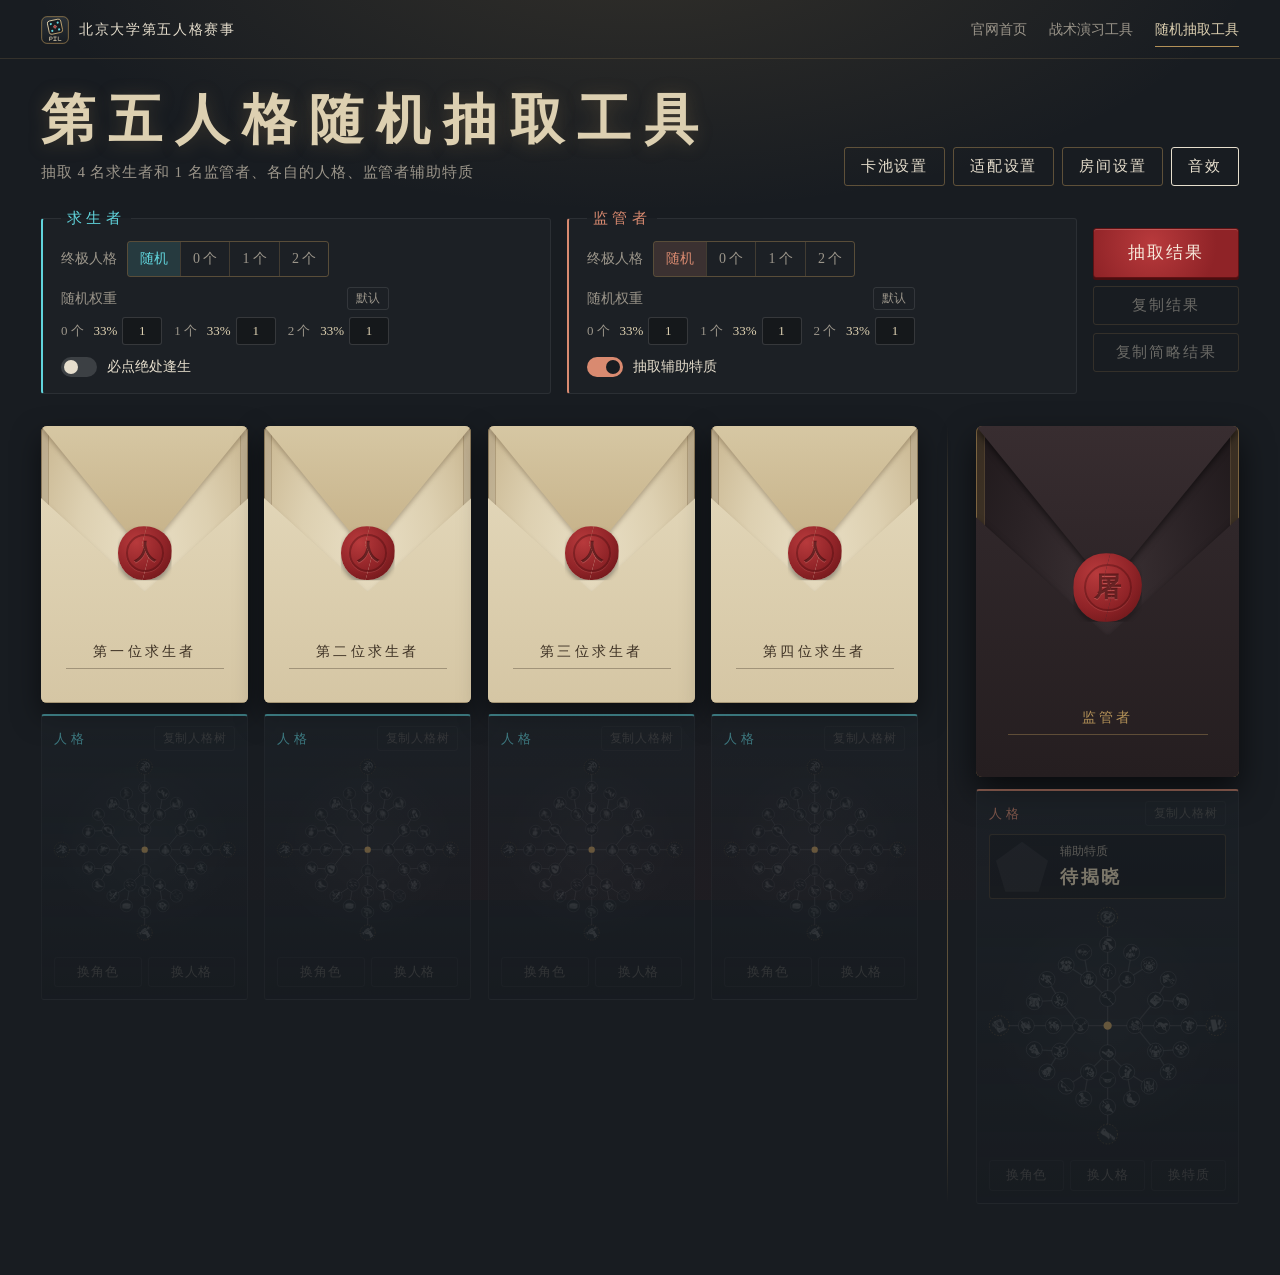
==== index.html @ 42324561 "feat: mask room passwords and simplify the reset controls" ====
<!doctype html>
<html lang="zh-CN">
<head>
  <meta charset="utf-8">
  <meta name="viewport" content="width=device-width, initial-scale=1">
  <title>第五人格随机抽取工具｜北京大学第五人格赛事</title>
  <meta name="description" content="第五人格 4v1 对局随机抽取：4 名求生者与 1 名监管者，附带随机人格与辅助特质。">
  <link rel="icon" href="favicon.svg" type="image/svg+xml" sizes="any">
  <link rel="stylesheet" href="css/style.css">
  <link rel="stylesheet" href="css/site-nav.css">
  <link rel="stylesheet" href="css/tree-detail.css">
  <link rel="stylesheet" href="css/fit-settings.css">
  <link rel="stylesheet" href="css/live.css">
  <script defer src="js/telemetry.js"></script>
</head>
<body>
  <nav class="site-nav" aria-label="PIL 站点导航">
    <a class="site-nav-brand" href="https://pkuidv.com/">
      <img src="favicon.svg" alt="" width="28" height="28">
      <span class="site-nav-full">北京大学第五人格赛事</span>
      <span class="site-nav-short">PIL</span>
    </a>
    <div class="site-nav-links">
      <a href="https://pkuidv.com/">官网首页</a>
      <a href="https://pkuidv.com/tactical-friend">战术演习工具</a>
      <a href="https://pkuidv.com/lottery/" aria-current="page">随机抽取工具</a>
    </div>
  </nav>

  <header class="masthead">
    <div class="masthead-title">
      <h1>第五人格随机抽取工具</h1>
      <p>抽取 4 名求生者和 1 名监管者、各自的人格、监管者辅助特质</p>
    </div>
    <div class="masthead-tools">
      <button type="button" class="btn btn-quiet" id="btn-pool">卡池设置</button>
      <button type="button" class="btn btn-quiet" id="btn-fit" disabled>适配设置</button>
      <button type="button" class="btn btn-quiet" id="btn-live" aria-pressed="false">房间设置</button>
      <button type="button" class="btn btn-quiet" id="btn-sound" aria-pressed="true">音效</button>
    </div>
  </header>

  <section class="controls" aria-label="抽取设置">
    <fieldset class="rule rule-survivor">
      <legend>求生者</legend>
      <div class="rule-row">
        <span class="rule-label" id="lbl-s-ult">终极人格</span>
        <div class="segmented" role="radiogroup" aria-labelledby="lbl-s-ult" data-setting="survivor">
          <button type="button" role="radio" data-value="random">随机</button>
          <button type="button" role="radio" data-value="0">0 个</button>
          <button type="button" role="radio" data-value="1">1 个</button>
          <button type="button" role="radio" data-value="2">2 个</button>
        </div>
      </div>
      <div class="ult-weights" data-side="survivor">
        <span class="rule-label">随机权重</span>
        <label><span>0 个</span><b class="ult-pct"></b><input type="number" min="0" step="any" inputmode="decimal" aria-label="0 个终极人格的权重"></label>
        <label><span>1 个</span><b class="ult-pct"></b><input type="number" min="0" step="any" inputmode="decimal" aria-label="1 个终极人格的权重"></label>
        <label><span>2 个</span><b class="ult-pct"></b><input type="number" min="0" step="any" inputmode="decimal" aria-label="2 个终极人格的权重"></label>
        <button type="button" class="btn btn-mini ult-reset" aria-label="恢复默认权重">默认</button>
      </div>
      <label class="switch">
        <input type="checkbox" id="opt-despair">
        <span class="switch-track" aria-hidden="true"></span>
        <span>必点绝处逢生</span>
      </label>
    </fieldset>

    <fieldset class="rule rule-hunter">
      <legend>监管者</legend>
      <div class="rule-row">
        <span class="rule-label" id="lbl-h-ult">终极人格</span>
        <div class="segmented" role="radiogroup" aria-labelledby="lbl-h-ult" data-setting="hunter">
          <button type="button" role="radio" data-value="random">随机</button>
          <button type="button" role="radio" data-value="0">0 个</button>
          <button type="button" role="radio" data-value="1">1 个</button>
          <button type="button" role="radio" data-value="2">2 个</button>
        </div>
      </div>
      <div class="ult-weights" data-side="hunter">
        <span class="rule-label">随机权重</span>
        <label><span>0 个</span><b class="ult-pct"></b><input type="number" min="0" step="any" inputmode="decimal" aria-label="0 个终极人格的权重"></label>
        <label><span>1 个</span><b class="ult-pct"></b><input type="number" min="0" step="any" inputmode="decimal" aria-label="1 个终极人格的权重"></label>
        <label><span>2 个</span><b class="ult-pct"></b><input type="number" min="0" step="any" inputmode="decimal" aria-label="2 个终极人格的权重"></label>
        <button type="button" class="btn btn-mini ult-reset" aria-label="恢复默认权重">默认</button>
      </div>
      <label class="switch">
        <input type="checkbox" id="opt-trait">
        <span class="switch-track" aria-hidden="true"></span>
        <span>抽取辅助特质</span>
      </label>
    </fieldset>

    <div class="actions">
      <button type="button" class="btn btn-wax" id="btn-draw" disabled>抽取结果</button>
      <button type="button" class="btn btn-quiet" id="btn-copy" disabled>复制结果</button>
      <button type="button" class="btn btn-quiet" id="btn-copy-brief" disabled>复制简略结果</button>
    </div>
  </section>

  <p class="notice" id="live-sync-warning" role="status" hidden></p>

  <main class="table" id="table">
    <p class="notice" id="notice">正在整理庄园的信件…</p>
  </main>

  <div class="flash" id="flash" aria-hidden="true"></div>
  <div class="toast" id="toast" role="status" aria-live="polite"></div>

  <dialog class="sheet" id="dlg-pool" aria-labelledby="pool-title">
    <form method="dialog" class="sheet-inner">
      <header class="sheet-head">
        <h2 id="pool-title">卡池设置</h2>
        <p>点一下把角色或辅助特质移出或放回卡池，设置会保存在这个浏览器里。</p>
      </header>
      <div class="pool-tabs" role="tablist">
        <button type="button" role="tab" data-tab="survivor" aria-selected="true">求生者</button>
        <button type="button" role="tab" data-tab="hunter" aria-selected="false">监管者</button>
        <button type="button" role="tab" data-tab="trait" aria-selected="false">辅助特质</button>
      </div>
      <div class="pool-grid" id="pool-grid"></div>
      <footer class="sheet-foot">
        <span class="pool-count" id="pool-count"></span>
        <button type="button" class="btn btn-quiet" id="pool-all">全部放回</button>
        <button type="button" class="btn btn-quiet" id="pool-none">全部移出</button>
        <button class="btn btn-wax" value="close">完成</button>
      </footer>
    </form>
  </dialog>

  <dialog class="sheet sheet-wide" id="dlg-fit" aria-labelledby="fit-title">
    <form method="dialog" class="sheet-inner">
      <header class="sheet-head">
        <h2 id="fit-title">适配设置</h2>
        <p>决定哪些角色会抽到这些人格和辅助特质。头像亮着表示可以抽到，点一下切换。设置会保存在这个浏览器里，从下一次抽取或重抽开始生效。</p>
      </header>
      <div class="pool-tabs" role="tablist">
        <button type="button" role="tab" data-tab="hunter" aria-selected="true">监管者</button>
        <button type="button" role="tab" data-tab="survivor" aria-selected="false">求生者</button>
      </div>
      <div class="fit-list" id="fit-list"></div>
      <footer class="sheet-foot">
        <span class="pool-count" id="fit-count"></span>
        <button type="button" class="btn btn-quiet" id="fit-reset-all">全部重置</button>
        <button class="btn btn-wax" id="fit-done" value="close">完成</button>
      </footer>
    </form>
  </dialog>

  <dialog class="sheet sheet-wide" id="dlg-live" aria-labelledby="live-title">
    <form method="dialog" class="sheet-inner">
      <header class="sheet-head">
        <h2 id="live-title">房间设置</h2>
      </header>
      <div class="live-body">
        <div id="live-off">
          <button type="button" class="btn btn-wax" id="live-create">创建同步房间</button>
        </div>
        <div id="live-on" hidden>
          <section class="live-group" id="live-links">
            <h3>房间号</h3>
            <div class="live-room-line">
              <b class="live-room-id" id="live-room-id"></b>
              <button type="button" class="btn btn-mini" id="copy-room">复制房间号</button>
              <button type="button" class="btn btn-mini" id="copy-link">复制链接</button>
            </div>
          </section>
          <section class="live-group">
            <h3>可见范围</h3>
            <div class="live-presets" id="live-presets"></div>
            <div id="live-options">
              <div class="live-vis-box">
                <h4>监管者能看到求生者的</h4>
                <div class="live-options">
                  <div class="live-opt"><span id="lbl-hunterSeesChar">角色</span><div class="segmented" role="radiogroup" aria-labelledby="lbl-hunterSeesChar" data-vis="hunterSeesChar"><button type="button" role="radio" data-value="show">公开</button><button type="button" role="radio" data-value="hide">隐藏</button></div></div>
                  <div class="live-opt"><span id="lbl-hunterSeesTalents">人格</span><div class="segmented" role="radiogroup" aria-labelledby="lbl-hunterSeesTalents" data-vis="hunterSeesTalents"><button type="button" role="radio" data-value="all">全部</button><button type="button" role="radio" data-value="ultimates">仅终极</button><button type="button" role="radio" data-value="hide">隐藏</button></div></div>
                  <div class="live-opt"><span id="lbl-hunterSeesDespair">是否带绝处逢生</span><div class="segmented" role="radiogroup" aria-labelledby="lbl-hunterSeesDespair" data-vis="hunterSeesDespair"><button type="button" role="radio" data-value="show">公开</button><button type="button" role="radio" data-value="hide">隐藏</button></div></div>
                </div>
              </div>
              <div class="live-vis-box">
                <h4>求生者能看到监管者的</h4>
                <div class="live-options">
                  <div class="live-opt"><span id="lbl-survivorSeesChar">角色</span><div class="segmented" role="radiogroup" aria-labelledby="lbl-survivorSeesChar" data-vis="survivorSeesChar"><button type="button" role="radio" data-value="show">公开</button><button type="button" role="radio" data-value="hide">隐藏</button></div></div>
                  <div class="live-opt"><span id="lbl-survivorSeesTalents">人格</span><div class="segmented" role="radiogroup" aria-labelledby="lbl-survivorSeesTalents" data-vis="survivorSeesTalents"><button type="button" role="radio" data-value="all">全部</button><button type="button" role="radio" data-value="ultimates">仅终极</button><button type="button" role="radio" data-value="hide">隐藏</button></div></div>
                  <div class="live-opt"><span id="lbl-survivorSeesTrait">辅助特质</span><div class="segmented" role="radiogroup" aria-labelledby="lbl-survivorSeesTrait" data-vis="survivorSeesTrait"><button type="button" role="radio" data-value="show">公开</button><button type="button" role="radio" data-value="hide">隐藏</button><button type="button" role="radio" data-value="free" hidden>自选</button></div></div>
                </div>
              </div>
            </div>
          </section>
          <section class="live-group">
            <h3>身份权限</h3>
            <p class="live-warning" id="live-access-warning" role="status" hidden></p>
            <div class="live-access" id="live-access">
              <div class="live-access-row" data-access="hunter">
                <span class="live-access-name">监管者</span>
                <label>密码<input type="password" class="access-password" maxlength="64" autocomplete="new-password" placeholder="不设密码" aria-label="监管者密码"></label>
                <label>人数上限<input type="number" class="access-limit" min="1" max="64" step="1" inputmode="numeric" placeholder="不限" aria-label="监管者人数上限"></label>
                <span class="live-access-taken"></span>
                <button type="button" class="btn btn-mini access-clear">清空名额</button>
              </div>
              <div class="live-access-row" data-access="survivor">
                <span class="live-access-name">求生者</span>
                <label>密码<input type="password" class="access-password" maxlength="64" autocomplete="new-password" placeholder="不设密码" aria-label="求生者密码"></label>
                <label>人数上限<input type="number" class="access-limit" min="1" max="64" step="1" inputmode="numeric" placeholder="不限" aria-label="求生者人数上限"></label>
                <span class="live-access-taken"></span>
                <button type="button" class="btn btn-mini access-clear">清空名额</button>
              </div>
              <div class="live-access-row" data-access="spectator">
                <span class="live-access-name">观众</span>
                <label>密码<input type="password" class="access-password" maxlength="64" autocomplete="new-password" placeholder="不设密码" aria-label="观众密码"></label>
                <label>人数上限<input type="number" class="access-limit" min="1" max="64" step="1" inputmode="numeric" placeholder="不限" aria-label="观众人数上限"></label>
                <span class="live-access-taken"></span>
                <button type="button" class="btn btn-mini access-clear">清空名额</button>
              </div>
            </div>
          </section>
        </div>
      </div>
      <footer class="sheet-foot">
        <span class="pool-count" id="live-count"></span>
        <button type="button" class="btn btn-quiet" id="live-reset" hidden>重置房间</button>
        <button type="button" class="btn btn-quiet" id="live-end" hidden>结束同步</button>
        <button class="btn btn-wax" value="close">完成</button>
      </footer>
    </form>
  </dialog>

  <dialog class="sheet sheet-alert" id="dlg-live-lost" aria-labelledby="live-lost-title" aria-describedby="live-lost-body">
    <form method="dialog" class="sheet-inner">
      <header class="sheet-head">
        <h2 id="live-lost-title">同步房间已失效</h2>
      </header>
      <div class="conn-body">
        <p id="live-lost-body">原房间号已停用。请创建新房间，并重新发送房间号。</p>
      </div>
      <footer class="sheet-foot">
        <button class="btn btn-quiet" value="close">稍后再说</button>
        <button type="button" class="btn btn-wax" id="live-lost-open">打开房间设置</button>
      </footer>
    </form>
  </dialog>

  <dialog class="sheet sheet-wide" id="dlg-tree" aria-labelledby="tree-title">
    <form method="dialog" class="sheet-inner">
      <header class="sheet-head">
        <h2 id="tree-title"></h2>
        <p id="tree-sub"></p>
      </header>
      <div class="tree-detail">
        <div class="tree-detail-web" id="tree-web"></div>
        <div class="tree-detail-side">
          <div class="tree-focus is-empty" id="tree-focus" aria-live="polite"></div>
          <ol class="tree-detail-list" id="tree-list"></ol>
        </div>
      </div>
      <footer class="sheet-foot">
        <button class="btn btn-wax" value="close">关闭</button>
      </footer>
    </form>
  </dialog>

  <script>
    // 本地文件访问受限时，提供在线入口。
    if (location.protocol === 'file:') {
      document.getElementById('notice').innerHTML =
        '直接打开本地文件时，浏览器会限制角色数据读取。<br>' +
        '请使用<a href="https://pkuidv.com/lottery/">在线版本</a>。';
    }
  </script>
  <script type="module" src="js/app.js"></script>
</body>
</html>
---- css/style.css ----
:root {
  color-scheme: dark;
  --night: #181c21;
  --night-2: #1f252b;
  --night-3: #2a3138;
  --parchment: #ddd0b1;
  --parchment-deep: #c2ae86;
  --sepia-ink: #3d3124;
  --wax: #8f2327;
  --wax-hi: #b83a3c;
  --wax-deep: #5e1214;
  --brass: #b39158;
  --brass-dim: #6f5c3c;
  --text: #e6decd;
  --muted: #9b958a;
  --teal: #61d5dd;
  --ember: #d98a70;
  --font: "Source Han Serif SC", "Noto Serif SC", "Noto Serif CJK SC", "Songti SC", "STSong", "SimSun", serif;
  --pad: clamp(16px, 3.2vw, 48px);
  --step: 140ms;
}

.side-survivor, .rule-survivor {
  --accent: var(--teal);
  --accent-soft: rgba(97, 213, 221, .14);
  --node-fill: #1c3337;
}
.side-hunter, .rule-hunter {
  --accent: var(--ember);
  --accent-soft: rgba(217, 138, 112, .16);
  --node-fill: #3a2620;
}

*, *::before, *::after { box-sizing: border-box; }

html { -webkit-text-size-adjust: 100%; }

body {
  margin: 0;
  min-height: 100vh;
  font-family: var(--font);
  font-size: 15px;
  line-height: 1.7;
  color: var(--text);
  background:
    radial-gradient(ellipse 70% 45% at 50% -8%, rgba(179, 145, 88, .17), transparent 70%),
    radial-gradient(ellipse 60% 50% at 50% 110%, rgba(143, 35, 39, .08), transparent 70%),
    var(--night);
  background-attachment: fixed;
}

button { font: inherit; }

:focus-visible {
  outline: 2px solid var(--brass);
  outline-offset: 2px;
}

/* ------------------------------------------------------------ 刊头 */

.masthead {
  max-width: 1480px;
  margin: 0 auto;
  padding: 32px var(--pad) 20px;
  display: flex;
  align-items: flex-end;
  justify-content: space-between;
  gap: 16px 24px;
  flex-wrap: wrap;
}

.masthead h1 {
  margin: 0;
  font-size: clamp(34px, 4.4vw, 54px);
  line-height: 1.1;
  font-weight: 700;
  letter-spacing: .24em;
  color: var(--parchment);
  text-shadow: 0 2px 18px rgba(179, 145, 88, .25);
}

.masthead p {
  margin: 10px 0 0;
  color: var(--muted);
  letter-spacing: .06em;
}

.masthead-tools {
  display: flex;
  gap: 8px;
}

/* ------------------------------------------------------------ 按钮 */

.btn {
  cursor: pointer;
  border-radius: 3px;
  padding: 8px 16px;
  letter-spacing: .12em;
  line-height: 1.4;
  transition: background-color .15s, border-color .15s, color .15s, box-shadow .15s;
}

.btn:disabled {
  opacity: .4;
  cursor: not-allowed;
}

.btn-quiet {
  background: transparent;
  color: var(--text);
  border: 1px solid rgba(179, 145, 88, .45);
}

.btn-quiet:hover:not(:disabled) {
  border-color: var(--brass);
  background: rgba(179, 145, 88, .1);
}

.btn-wax {
  font-size: 17px;
  padding: 12px 34px;
  color: #f7eadc;
  border: 1px solid var(--wax-deep);
  background: radial-gradient(circle at 40% 30%, var(--wax-hi), var(--wax) 70%);
  box-shadow: 0 2px 0 #4a0d0f, inset 0 1px 0 rgba(255, 200, 190, .25);
}

.btn-wax:hover:not(:disabled) {
  background: radial-gradient(circle at 40% 30%, #c94a4b, var(--wax-hi) 70%);
}

.btn-wax:active:not(:disabled) {
  box-shadow: 0 1px 0 #4a0d0f, inset 0 1px 0 rgba(255, 200, 190, .2);
  transform: translateY(1px);
}

.btn-wax.is-skip {
  color: var(--parchment);
  background: transparent;
  border-color: var(--brass-dim);
  box-shadow: none;
}

.btn-mini {
  flex: 1;
  font-size: 13px;
  padding: 5px 8px;
  letter-spacing: .06em;
  background: transparent;
  color: var(--muted);
  border: 1px solid rgba(255, 255, 255, .1);
}

.btn-mini:hover:not(:disabled) {
  color: var(--text);
  border-color: var(--accent);
}

/* ------------------------------------------------------------ 设置区 */

.controls {
  max-width: 1480px;
  margin: 0 auto 32px;
  padding: 0 var(--pad);
  display: grid;
  grid-template-columns: minmax(0, 1fr) minmax(0, 1fr) auto;
  gap: 16px;
  align-items: stretch;
}

.rule {
  margin: 0;
  min-width: 0;
  padding: 10px 18px 14px;
  border: 1px solid rgba(255, 255, 255, .07);
  border-left: 2px solid var(--accent);
  border-radius: 3px;
  background: rgba(255, 255, 255, .02);
  display: flex;
  flex-wrap: wrap;
  align-items: center;
  gap: 10px 24px;
}

.rule legend {
  padding: 0 6px;
  font-size: 15px;
  letter-spacing: .3em;
  color: var(--accent);
}

.rule-row {
  display: flex;
  align-items: center;
  gap: 10px;
}

.rule-label, .rule-note {
  font-size: 14px;
  color: var(--muted);
}

.rule-note { margin: 0; }

.segmented {
  display: inline-flex;
  border: 1px solid rgba(179, 145, 88, .4);
  border-radius: 3px;
  overflow: hidden;
}

.segmented button {
  padding: 5px 12px;
  font-size: 14px;
  color: var(--muted);
  background: transparent;
  border: 0;
  cursor: pointer;
}

.segmented button + button { border-left: 1px solid rgba(179, 145, 88, .25); }

.segmented button:hover { color: var(--text); }

.segmented [aria-checked="true"] {
  color: var(--accent);
  background: var(--accent-soft);
}

.segmented button:focus-visible { outline-offset: -2px; }

.switch {
  position: relative;
  display: inline-flex;
  align-items: center;
  gap: 10px;
  font-size: 14px;
  cursor: pointer;
}

.switch input {
  position: absolute;
  opacity: 0;
  width: 1px;
  height: 1px;
}

.switch-track {
  position: relative;
  width: 36px;
  height: 20px;
  border-radius: 10px;
  background: rgba(255, 255, 255, .14);
  transition: background-color .2s;
}

.switch-track::after {
  content: "";
  position: absolute;
  top: 3px;
  left: 3px;
  width: 14px;
  height: 14px;
  border-radius: 50%;
  background: var(--text);
  transition: transform .2s;
}

.switch input:checked + .switch-track { background: var(--accent); }
.switch input:checked + .switch-track::after { transform: translateX(16px); background: var(--night); }
.switch input:focus-visible + .switch-track { outline: 2px solid var(--brass); outline-offset: 2px; }

.actions {
  display: flex;
  flex-direction: column;
  justify-content: center;
  gap: 8px;
}

/* ------------------------------------------------------------ 桌面 */

.table {
  max-width: 1480px;
  margin: 0 auto;
  padding: 0 var(--pad) 72px;
  display: grid;
  grid-template-columns: minmax(0, 4fr) 1px minmax(0, 1.2fr);
  gap: 0 clamp(16px, 2.2vw, 36px);
  align-items: start;
}

body.is-busy .table { cursor: pointer; }

.lineup-survivor {
  display: grid;
  grid-template-columns: repeat(4, minmax(0, 1fr));
  gap: 16px;
}

.divider {
  align-self: stretch;
  background: linear-gradient(transparent, rgba(179, 145, 88, .45) 15%, rgba(179, 145, 88, .45) 85%, transparent);
}

.notice {
  grid-column: 1 / -1;
  margin: 0;
  padding: 96px 20px;
  text-align: center;
  color: var(--muted);
  line-height: 2;
}

.notice code {
  padding: 1px 6px;
  border-radius: 3px;
  background: rgba(255, 255, 255, .08);
  color: var(--text);
}

.slot {
  min-width: 0;
  display: flex;
  flex-direction: column;
  gap: 12px;
}

/* ------------------------------------------------------------ 信封卡片 */

.card {
  position: relative;
  aspect-ratio: 3 / 4;
  perspective: 1400px;
  container-type: inline-size;
  --seal: clamp(48px, 26cqi, 72px);
  --flip-duration: .72s;
}

.slot-hunter .card { --seal: clamp(60px, 26cqi, 92px); }

.card-inner {
  position: absolute;
  inset: 0;
  transform-style: preserve-3d;
  transition: transform var(--flip-duration) cubic-bezier(.3, .7, .2, 1);
}

.card.is-open .card-inner { transform: rotateY(180deg); }

.face {
  position: absolute;
  inset: 0;
  overflow: hidden;
  border-radius: 6px;
  backface-visibility: hidden;
  -webkit-backface-visibility: hidden;
}

.face-envelope {
  visibility: visible;
  background: radial-gradient(ellipse at 50% 42%, #e9dfc5 0%, var(--parchment) 45%, var(--parchment-deep) 100%);
  box-shadow:
    inset 0 0 0 1px rgba(90, 70, 40, .5),
    inset 0 0 0 7px rgba(255, 250, 235, .2),
    inset 0 0 0 8px rgba(90, 70, 40, .28),
    0 12px 28px rgba(0, 0, 0, .5);
  transition: box-shadow .4s, visibility 0s;
}

/* WebKit may paint filtered folds through the back face. Hide the outgoing
   face after the flip, while keeping it visible during the animation. */
.card.is-open .face-envelope {
  visibility: hidden;
  transition-delay: 0s, var(--flip-duration);
}

.env-flap, .env-fold {
  position: absolute;
  left: 0;
  right: 0;
  filter: drop-shadow(0 3px 2px rgba(70, 50, 25, .3));
}

.env-flap { top: 0; height: 46%; z-index: 1; }
.env-fold { top: 26%; bottom: 0; }

.env-flap::before, .env-fold::before {
  content: "";
  position: absolute;
  inset: 0;
}

.env-flap::before {
  clip-path: polygon(0 0, 100% 0, 50% 100%);
  background: linear-gradient(180deg, #d6c7a3, #c5b087);
}

.env-fold::before {
  clip-path: polygon(0 0, 50% 46%, 100% 0, 100% 100%, 0 100%);
  background: linear-gradient(0deg, #d5c6a4, #e1d5b7);
}

.seal {
  position: absolute;
  z-index: 2;
  width: var(--seal);
  height: var(--seal);
  left: calc(50% - var(--seal) / 2);
  top: calc(46% - var(--seal) / 2);
}

.seal-half { position: absolute; inset: 0; }
.seal-l { clip-path: polygon(0 0, 54% 0, 45% 34%, 57% 58%, 46% 100%, 0 100%); }
.seal-r { clip-path: polygon(54% 0, 100% 0, 100% 100%, 46% 100%, 57% 58%, 45% 34%); }

.seal-face {
  position: absolute;
  inset: 0;
  display: grid;
  place-items: center;
  border-radius: 48% 52% 50% 46% / 50% 46% 54% 50%;
  background: radial-gradient(circle at 34% 30%, var(--wax-hi), var(--wax) 55%, var(--wax-deep) 100%);
  box-shadow: 0 3px 5px rgba(0, 0, 0, .4);
  font-size: calc(var(--seal) * .4);
  font-weight: 700;
  line-height: 1;
  color: rgba(52, 6, 8, .62);
  text-shadow: 0 1px 0 rgba(255, 170, 160, .28);
}

.seal-face::before {
  content: "";
  position: absolute;
  inset: 15%;
  border-radius: 50%;
  border: 2px solid rgba(60, 8, 10, .35);
  box-shadow: 0 1px 0 rgba(255, 170, 160, .16);
}

.env-address {
  position: absolute;
  left: 12%;
  right: 12%;
  bottom: 12%;
  padding-bottom: 4px;
  border-bottom: 1px solid rgba(61, 49, 36, .35);
  text-align: center;
  font-size: clamp(13px, 1.1vw, 16px);
  letter-spacing: .22em;
  color: var(--sepia-ink);
}

/* 监管者：黑色信封、黄铜描边 */
.slot-hunter .face-envelope {
  background: radial-gradient(ellipse at 50% 42%, #3b3134 0%, #2a2225 50%, #1b1517 100%);
  box-shadow:
    inset 0 0 0 1px rgba(179, 145, 88, .55),
    inset 0 0 0 8px rgba(0, 0, 0, .25),
    inset 0 0 0 9px rgba(179, 145, 88, .3),
    0 14px 32px rgba(0, 0, 0, .6);
}

.slot-hunter .env-flap::before { background: linear-gradient(180deg, #382d30, #2d2427); }
.slot-hunter .env-fold::before { background: linear-gradient(0deg, #251e20, #30272a); }
.slot-hunter .env-flap, .slot-hunter .env-fold { filter: drop-shadow(0 3px 3px rgba(0, 0, 0, .55)); }
.slot-hunter .env-address { color: var(--brass); border-bottom-color: rgba(179, 145, 88, .4); }

.slot-hunter .card.is-charging .face-envelope {
  box-shadow:
    inset 0 0 0 1px rgba(220, 70, 70, .8),
    inset 0 0 0 8px rgba(0, 0, 0, .25),
    inset 0 0 30px rgba(184, 58, 60, .45),
    0 0 46px 6px rgba(184, 40, 44, .6);
}

/* 信纸正面：旧照片 */
.face-letter {
  visibility: hidden;
  transform: rotateY(180deg);
  transition: visibility 0s var(--flip-duration);
  background: radial-gradient(ellipse at 50% 38%, #ebe2cb 0%, var(--parchment) 50%, #b39c73 100%);
  box-shadow: 0 12px 28px rgba(0, 0, 0, .5);
}

.card.is-open .face-letter {
  visibility: visible;
  transition-delay: 0s;
}

.face-letter::after {
  content: "";
  position: absolute;
  inset: 0;
  pointer-events: none;
  box-shadow:
    inset 0 0 0 1px rgba(90, 70, 40, .5),
    inset 0 0 70px rgba(70, 45, 20, .45);
}

.portrait {
  position: absolute;
  inset: 0;
  width: 100%;
  height: 100%;
  object-fit: cover;
  object-position: 50% 40%;
  transform: translate(var(--portrait-x, 0%), var(--portrait-y, 0%)) scale(1.16);
  transform-origin: 50% 40%;
  mix-blend-mode: multiply;
  filter: sepia(.2) contrast(1.06) saturate(.9);
}

.name {
  position: absolute;
  left: 0;
  right: 0;
  bottom: 0;
  z-index: 1;
  margin: 0;
  padding: 30px 10px 12px;
  text-align: center;
  font-size: clamp(16px, 1.45vw, 21px);
  font-weight: 700;
  letter-spacing: .12em;
  line-height: 1.3;
  color: var(--parchment);
  background: linear-gradient(transparent, rgba(30, 22, 16, .85) 50%);
}

.slot-hunter .name {
  font-size: clamp(20px, 2vw, 28px);
  letter-spacing: .2em;
  background: linear-gradient(transparent, rgba(58, 12, 14, .9) 50%);
}

.roles {
  position: absolute;
  top: 10px;
  left: 10px;
  z-index: 1;
  margin: 0;
  padding: 0;
  list-style: none;
  display: flex;
  flex-direction: column;
  align-items: flex-start;
  gap: 5px;
}

.roles li {
  padding: 0 6px;
  font-size: 12px;
  line-height: 1.6;
  letter-spacing: .06em;
  color: var(--wax);
  border: 1px solid rgba(143, 35, 39, .65);
  background: rgba(236, 226, 202, .75);
  transform: rotate(-3deg);
}

.roles li:nth-child(2) { transform: rotate(2deg); }

/* ------------------------------------------------------------ 人格面板 */

.panel {
  flex: 1 1 auto; /* 并排的面板等高，操作按钮才能对齐 */
  display: flex;
  flex-direction: column;
  gap: 8px;
  padding: 10px 12px 12px;
  border: 1px solid rgba(255, 255, 255, .06);
  border-top: 2px solid var(--accent);
  border-radius: 3px;
  background: linear-gradient(180deg, var(--night-2), rgba(24, 28, 33, .6));
  transition: opacity .3s;
}

.panel.pending { opacity: .5; }

.panel-head {
  display: flex;
  justify-content: space-between;
  align-items: baseline;
  gap: 8px;
  font-size: 13px;
}

.panel-title { color: var(--accent); letter-spacing: .3em; }
.panel-count { color: var(--muted); }

.web-btn {
  display: block;
  width: 100%;
  padding: 0;
  border: 0;
  border-radius: 50%;
  background: radial-gradient(circle, rgba(255, 255, 255, .035), transparent 70%);
  cursor: zoom-in;
}

.web-btn:disabled { cursor: default; }

.web {
  display: block;
  width: 100%;
  height: auto;
  aspect-ratio: 1;
  overflow: visible;
}

.web .edge { stroke: rgba(255, 255, 255, .11); stroke-width: 4; }

.web .edge.lit {
  stroke: var(--accent);
  stroke-width: 6;
  stroke-dasharray: var(--len);
  stroke-dashoffset: 0;
}

.web .hub { fill: var(--brass); }

.web .node-body, .web .burst {
  transform-box: fill-box;
  transform-origin: center;
}

.web .disc { fill: #1b2026; stroke: rgba(255, 255, 255, .16); stroke-width: 2; }
.web .node image { opacity: .2; }
.web .node.ult .disc { stroke: rgba(179, 145, 88, .4); stroke-dasharray: 5 5; }

.web .node.lit .disc { fill: var(--node-fill); stroke: var(--accent); stroke-width: 3.5; stroke-dasharray: none; }
.web .node.lit image { opacity: 1; }
.web .node.ult.lit .disc { stroke: var(--brass); stroke-width: 5; }

.web .burst { fill: none; stroke: var(--brass); stroke-width: 3; opacity: 0; }
.web .node.ult.lit .burst { opacity: .55; stroke-width: 2; }

.web .badge { fill: var(--brass); }
.web .badge-text {
  fill: #1b1611;
  font-family: var(--font);
  font-size: 17px;
  font-weight: 700;
  text-anchor: middle;
  dominant-baseline: central;
}

.web.lighting .edge.lit {
  animation: web-draw var(--step) linear calc(var(--d) * var(--step)) both;
}

.web.lighting .node.lit .node-body {
  animation: web-pop .38s cubic-bezier(.3, 1.6, .5, 1) calc(var(--d) * var(--step)) both;
}

.web.lighting .node.ult.lit .burst {
  animation: web-burst 1.1s ease-out calc(var(--d) * var(--step) + 60ms) both;
}

@keyframes web-draw {
  from { stroke-dashoffset: var(--len); }
  to { stroke-dashoffset: 0; }
}

@keyframes web-pop {
  from { transform: scale(.5); opacity: .25; }
  to { transform: scale(1); opacity: 1; }
}

@keyframes web-burst {
  0% { opacity: 0; transform: scale(.7); stroke-width: 12; }
  25% { opacity: 1; }
  100% { opacity: .55; transform: scale(1); stroke-width: 2; }
}

.talent-list {
  margin: 0;
  padding: 0;
  list-style: none;
  display: flex;
  flex-wrap: wrap;
  gap: 4px 5px;
  font-size: 12.5px;
  line-height: 1.5;
}

.t {
  display: inline-flex;
  align-items: center;
  gap: 4px;
  padding: 1px 6px;
  border-radius: 2px;
  background: rgba(255, 255, 255, .055);
}

.t small { font-size: 11px; color: var(--accent); }

.t-ult {
  flex: 1 1 calc(50% - 3px); /* 2 个终极人格并排一行 */
  min-width: 0;
  gap: 8px;
  white-space: nowrap;
  padding: 3px 8px 3px 4px;
  font-size: 14px;
  letter-spacing: .08em;
  color: var(--parchment);
  background: rgba(179, 145, 88, .1);
  border-left: 2px solid var(--brass);
}

.t-ult.is-wide { flex-basis: 100%; }
/* 只有 1 个或没有终极人格时：宽度和并排时一样，居中独占一行 */
.t-ult.is-single { flex: 0 0 calc(50% - 3px); margin-inline: calc(25% + 1px); }
.t-ult.is-single.is-none { justify-content: center; }
.t-ult.is-none { min-height: 32px; color: var(--muted); }

.t-ult img {
  flex: none;
  width: 24px;
  height: 24px;
  border-radius: 50%;
  background: var(--node-fill);
}

.panel.lighting .t {
  animation: t-rise .4s ease-out calc(var(--i) * 35ms + 480ms) both;
}

@keyframes t-rise {
  from { opacity: 0; transform: translateY(4px); }
}

.slot-actions {
  display: flex;
  gap: 6px;
}

/* 辅助特质 */
.trait {
  display: flex;
  align-items: center;
  gap: 12px;
  padding: 6px 10px 6px 6px;
  border: 1px solid rgba(179, 145, 88, .25);
  border-radius: 3px;
  background: rgba(0, 0, 0, .22);
}

.trait-icon {
  flex: none;
  display: grid;
  place-items: center;
  width: 52px;
  height: 50px;
}

.trait-icon img {
  width: 100%;
  height: 100%;
  object-fit: contain;
}

.trait-icon img:not([src]) { visibility: hidden; }

.trait:not(.rolling):not(.locked) .trait-icon {
  background: rgba(255, 255, 255, .06);
  clip-path: polygon(50% 0, 100% 38%, 82% 100%, 18% 100%, 0 38%);
}

.trait-label {
  display: block;
  font-size: 12px;
  color: var(--muted);
}

.trait-name {
  font-size: 18px;
  letter-spacing: .14em;
  color: var(--parchment);
}

.trait.rolling .trait-name { color: var(--muted); }
.trait.locked .trait-icon { filter: drop-shadow(0 0 8px rgba(217, 138, 112, .65)); }

/* ------------------------------------------------------------ 全屏红光、提示 */

.flash {
  position: fixed;
  inset: 0;
  z-index: 50;
  pointer-events: none;
  opacity: 0;
  background: radial-gradient(ellipse at 72% 42%, rgba(196, 34, 38, .5), rgba(110, 6, 10, .35) 55%, rgba(25, 0, 0, .6));
}

.toast {
  position: fixed;
  left: 50%;
  bottom: 28px;
  z-index: 60;
  max-width: min(520px, 90vw);
  padding: 10px 20px;
  border-radius: 3px;
  font-size: 15px;
  color: var(--sepia-ink);
  background: var(--parchment);
  box-shadow: 0 8px 24px rgba(0, 0, 0, .45);
  opacity: 0;
  transform: translate(-50%, 8px);
  transition: opacity .2s, transform .2s;
  pointer-events: none;
}

.toast.is-on { opacity: 1; transform: translate(-50%, 0); }

/* ------------------------------------------------------------ 弹窗 */

.sheet {
  width: min(920px, 94vw);
  max-height: 88vh;
  padding: 0;
  color: var(--text);
  background: var(--night-2);
  border: 1px solid rgba(179, 145, 88, .4);
  border-radius: 6px;
  box-shadow: 0 24px 60px rgba(0, 0, 0, .6);
}

.sheet::backdrop { background: rgba(8, 10, 12, .72); }

.sheet-inner {
  display: flex;
  flex-direction: column;
  max-height: 88vh;
}

.sheet-head { padding: 22px 24px 10px; }

.sheet-head h2 {
  margin: 0 0 4px;
  font-size: 22px;
  letter-spacing: .16em;
  color: var(--parchment);
}

.sheet-head p { margin: 0; font-size: 14px; color: var(--muted); }

.sheet-foot {
  display: flex;
  flex-wrap: wrap;
  align-items: center;
  justify-content: flex-end;
  gap: 10px;
  padding: 14px 24px;
  border-top: 1px solid rgba(255, 255, 255, .08);
}

.pool-count { margin-right: auto; font-size: 14px; color: var(--muted); }
.pool-count.is-short { color: #e0676a; }

.pool-tabs {
  display: flex;
  gap: 4px;
  padding: 0 24px;
  border-bottom: 1px solid rgba(255, 255, 255, .08);
}

.pool-tabs [role="tab"] {
  padding: 8px 14px;
  color: var(--muted);
  background: none;
  border: 0;
  border-bottom: 2px solid transparent;
  cursor: pointer;
}

.pool-tabs [aria-selected="true"] { color: var(--parchment); border-bottom-color: var(--brass); }

.pool-grid {
  flex: 1 1 auto;
  min-height: 0;
  overflow: auto;
  padding: 14px 24px;
  display: grid;
  grid-template-columns: repeat(auto-fill, minmax(92px, 1fr));
  grid-auto-rows: max-content;
  align-content: start;
  gap: 10px;
}

/* 立绘和名字分成上下两行：立绘在自己的相框里裁切，不会盖住名字 */
.tile {
  position: relative;
  display: flex;
  flex-direction: column;
  padding: 0;
  overflow: hidden;
  cursor: pointer;
  border: 1px solid rgba(179, 145, 88, .35);
  border-radius: 4px;
  background: rgba(30, 22, 16, .9);
}

.tile-photo {
  display: block;
  flex: none;
  aspect-ratio: 1;
  overflow: hidden;
  isolation: isolate;
  background: var(--parchment);
}

.tile-photo img {
  display: block;
  width: 100%;
  height: 100%;
  object-fit: cover;
  object-position: 50% var(--tile-y, 18%);
  transform: translateX(var(--tile-x, 0%)) scale(var(--tile-scale, 1.7));
  transform-origin: 50% 12%;
  mix-blend-mode: multiply;
}

.pool-trait .tile-photo { background: var(--night-3); }

.pool-trait .tile-photo img {
  padding: 14px;
  object-fit: contain;
  transform: none;
  mix-blend-mode: normal;
}

.tile-name {
  display: block;
  flex: none;
  padding: 4px;
  font-size: 13px;
  line-height: 1.5;
  text-align: center;
  white-space: nowrap;
  overflow: hidden;
  text-overflow: ellipsis;
  color: var(--parchment);
}

.tile[aria-pressed="false"] img { opacity: .3; filter: grayscale(1); }
.tile[aria-pressed="false"] .tile-name { color: var(--muted); }

.tile[aria-pressed="false"]::after {
  content: "已移出";
  position: absolute;
  top: 38%;
  left: 50%;
  z-index: 2;
  padding: 0 6px;
  font-size: 12px;
  color: var(--wax);
  border: 1px solid var(--wax);
  background: rgba(221, 208, 177, .92);
  transform: translate(-50%, -50%) rotate(-12deg);
}

.sheet-wide { width: min(1120px, 96vw); }

.tree-detail {
  overflow: auto;
  padding: 6px 24px 20px;
  display: grid;
  grid-template-columns: minmax(0, 1fr) minmax(0, 1fr);
  gap: 24px;
  align-items: start;
}

.tree-detail-web .web { max-width: 540px; margin: 0 auto; }

.tree-detail-list {
  margin: 0;
  padding: 0;
  list-style: none;
  display: flex;
  flex-direction: column;
  gap: 8px;
}

.tree-detail-list li {
  display: grid;
  grid-template-columns: 40px minmax(0, 1fr);
  gap: 12px;
  padding: 8px 12px 8px 8px;
  border-left: 2px solid var(--accent);
  background: rgba(255, 255, 255, .03);
}

.tree-detail-list li.is-ult { border-left-color: var(--brass); background: rgba(179, 145, 88, .08); }

.tree-detail-list img {
  width: 40px;
  height: 40px;
  border-radius: 50%;
  background: var(--node-fill);
}

.tree-item-head {
  margin: 0;
  display: flex;
  justify-content: space-between;
  gap: 8px;
}

.tree-item-head b { font-size: 15px; letter-spacing: .06em; color: var(--parchment); }
.tree-item-head span { font-size: 13px; color: var(--accent); white-space: nowrap; }
.is-ult .tree-item-head span { color: var(--brass); }

.tree-item-desc {
  margin: 4px 0 0;
  font-size: 13px;
  line-height: 1.7;
  color: var(--muted);
  white-space: pre-line;
}

/* ------------------------------------------------------------ 跳过动画 / 减少动态 */

body.instant *,
body.instant *::before,
body.instant *::after {
  transition: none !important;
  animation: none !important;
}

@media (prefers-reduced-motion: reduce) {
  .card { --flip-duration: 0s; }
  .card-inner, .toast, .panel { transition-duration: .01ms; }
}

/* ------------------------------------------------------------ 响应式 */

@media (max-width: 1100px) {
  .controls { grid-template-columns: minmax(0, 1fr) minmax(0, 1fr); }
  .actions { grid-column: 1 / -1; flex-direction: row; justify-content: center; }

  .table { grid-template-columns: minmax(0, 1fr); gap: 28px; }
  .divider { height: 1px; background: linear-gradient(90deg, transparent, rgba(179, 145, 88, .45) 15%, rgba(179, 145, 88, .45) 85%, transparent); }

  .slot-hunter {
    display: grid;
    grid-template-columns: minmax(0, 1fr) minmax(0, 1fr);
    gap: 20px;
    max-width: 760px;
    width: 100%;
    margin: 0 auto;
  }
}

@media (max-width: 760px) {
  .controls { grid-template-columns: minmax(0, 1fr); }
  .lineup-survivor { grid-template-columns: repeat(2, minmax(0, 1fr)); gap: 12px; }
  .tree-detail { grid-template-columns: minmax(0, 1fr); }
}

@media (max-width: 520px) {
  .slot-hunter { grid-template-columns: minmax(0, 1fr); }
  .rule { padding: 8px 12px 12px; }
  .segmented button { padding: 5px 9px; }
  .btn-wax { flex: 1; }
}

/* 人格多少不一时，操作按钮仍然贴着面板底部对齐 */
.slot-actions { margin-top: auto; }
---- css/site-nav.css ----
/* 顶部站点导航：回到 PIL 官网，以及在两个工具之间切换 */

.site-nav {
  max-width: 1480px;
  margin: 0 auto;
  padding: 14px var(--pad) 12px;
  display: flex;
  align-items: center;
  justify-content: space-between;
  gap: 12px 20px;
  flex-wrap: wrap;
  border-bottom: 1px solid rgba(179, 145, 88, .18);
  font-size: 14px;
}

.site-nav a {
  color: var(--muted);
  text-decoration: none;
  transition: color .15s;
}

.site-nav a:hover { color: var(--parchment); }

.site-nav-brand {
  display: inline-flex;
  align-items: center;
  gap: 10px;
  letter-spacing: .12em;
}

.site-nav .site-nav-brand { color: var(--text); }

.site-nav-brand img {
  width: 28px;
  height: 28px;
  flex: none;
}

.site-nav-links {
  display: flex;
  align-items: center;
  gap: 4px 22px;
  flex-wrap: wrap;
}

.site-nav-links a {
  position: relative;
  padding: 4px 0;
  white-space: nowrap;
}

.site-nav-links a[aria-current="page"] { color: var(--parchment); }

.site-nav-links a[aria-current="page"]::after {
  content: "";
  position: absolute;
  left: 0;
  right: 0;
  bottom: -1px;
  height: 1px;
  background: var(--brass);
}

.site-nav-short { display: none; }

@media (max-width: 560px) {
  .site-nav { font-size: 13px; }
  .site-nav-full { display: none; }
  .site-nav-short { display: inline; }
  .site-nav-links { gap: 4px 14px; }
}
---- css/tree-detail.css ----
/* 人格树相关的补充样式（在 style.css 之后加载）：
   人格卡片的“复制人格树”按钮；放大的人格树里点击图标查看详情 */

.panel-head { align-items: center; }

.panel-copy {
  padding: 2px 8px;
  font-size: 12px;
  line-height: 1.6;
  letter-spacing: .06em;
  color: var(--muted);
  background: transparent;
  border: 1px solid rgba(255, 255, 255, .1);
  border-radius: 3px;
  cursor: pointer;
  transition: color .15s, border-color .15s;
}

.panel-copy:hover:not(:disabled) {
  color: var(--text);
  border-color: var(--accent);
}

.panel-copy:disabled {
  opacity: .4;
  cursor: not-allowed;
}

/* ------------------------------------------------------------ 放大的人格树 */

.tree-detail-side {
  display: flex;
  flex-direction: column;
  gap: 12px;
  min-width: 0;
}

.tree-focus {
  display: grid;
  grid-template-columns: 48px minmax(0, 1fr);
  gap: 12px;
  padding: 12px 14px;
  border: 1px solid rgba(179, 145, 88, .35);
  border-radius: 4px;
  background: rgba(0, 0, 0, .22);
}

.tree-focus.is-empty {
  display: block;
  font-size: 14px;
  color: var(--muted);
}

.tree-focus img {
  width: 48px;
  height: 48px;
  border-radius: 50%;
  background: var(--node-fill);
}

.tree-focus.is-off img { opacity: .45; }

.tree-focus-head {
  margin: 0;
  display: flex;
  justify-content: space-between;
  align-items: baseline;
  gap: 8px;
}

.tree-focus-head b {
  font-size: 17px;
  letter-spacing: .06em;
  color: var(--parchment);
}

.tree-focus-head span {
  font-size: 13px;
  white-space: nowrap;
  color: var(--accent);
}

.tree-focus.is-ult .tree-focus-head span { color: var(--brass); }
.tree-focus.is-off .tree-focus-head span { color: var(--muted); }

.tree-focus-desc {
  margin: 6px 0 0;
  font-size: 13.5px;
  line-height: 1.75;
  color: var(--text);
  white-space: pre-line;
}

/* 可点击的节点 */
.tree-detail-web .web .node { cursor: pointer; outline: none; }

.tree-detail-web .web .node:hover .disc,
.tree-detail-web .web .node:focus-visible .disc {
  stroke: var(--parchment);
}

.tree-detail-web .web .node:focus-visible .node-body,
.tree-detail-web .web .node.is-selected .node-body {
  filter: drop-shadow(0 0 10px rgba(221, 208, 177, .75));
}

.tree-detail-web .web .node.is-selected .disc {
  stroke: var(--parchment);
  stroke-width: 5;
}

.tree-detail-web .web .node:not(.lit):hover image,
.tree-detail-web .web .node:not(.lit).is-selected image { opacity: .55; }

.tree-detail-list li { cursor: pointer; }

.tree-detail-list li.is-selected {
  background: rgba(255, 255, 255, .08);
  box-shadow: inset 0 0 0 1px rgba(221, 208, 177, .3);
}
---- css/fit-settings.css ----
/* 适配设置弹窗（在 style.css 之后加载） */

.fit-list {
  flex: 1 1 auto;
  min-height: 0;
  overflow: auto;
  padding: 16px 24px;
  display: flex;
  flex-direction: column;
  gap: 14px;
}

.fit-card {
  padding: 14px 16px 16px;
  border: 1px solid rgba(255, 255, 255, .07);
  border-left: 2px solid var(--accent);
  border-radius: 3px;
  background: rgba(255, 255, 255, .025);
}

.fit-head {
  display: grid;
  grid-template-columns: 48px minmax(0, 1fr) auto;
  align-items: center;
  gap: 14px;
}

.fit-icon {
  display: grid;
  place-items: center;
  width: 48px;
  height: 48px;
}

.fit-icon-talent {
  border-radius: 50%;
  background: var(--node-fill);
  box-shadow: inset 0 0 0 2px var(--accent);
}

.fit-icon img {
  width: 76%;
  height: 76%;
  object-fit: contain;
}

.fit-icon-trait img { width: 100%; height: 100%; }

.fit-text h3 {
  margin: 0;
  font-size: 17px;
  letter-spacing: .08em;
  color: var(--parchment);
}

.fit-text h3 small {
  margin-left: 8px;
  font-size: 12px;
  letter-spacing: .04em;
  font-weight: 400;
  color: var(--accent);
}

.fit-text p {
  margin: 2px 0 0;
  font-size: 13px;
  line-height: 1.6;
  color: var(--muted);
}

.fit-text .fit-count { color: var(--accent); }

.fit-tools {
  display: flex;
  align-items: center;
  gap: 12px;
}

.fit-reset { flex: none; }

.fit-grid {
  margin-top: 12px;
  display: grid;
  grid-template-columns: repeat(auto-fill, minmax(70px, 1fr));
  gap: 6px;
  transition: opacity .2s;
}

.fit-card.is-off .fit-grid { opacity: .32; }

.fit-tile {
  display: flex;
  flex-direction: column;
  min-width: 0;
  padding: 0;
  overflow: hidden;
  cursor: pointer;
  border: 1px solid rgba(179, 145, 88, .5);
  border-radius: 3px;
  background: rgba(30, 22, 16, .9);
}

.fit-photo {
  display: block;
  aspect-ratio: 1;
  overflow: hidden;
  isolation: isolate;
  background: var(--parchment);
}

.fit-photo img {
  display: block;
  width: 100%;
  height: 100%;
  object-fit: cover;
  object-position: 50% var(--tile-y, 18%);
  transform: translateX(var(--tile-x, 0%)) scale(var(--tile-scale, 1.7));
  transform-origin: 50% 12%;
  mix-blend-mode: multiply;
}

.fit-name {
  padding: 2px;
  font-size: 12px;
  line-height: 1.5;
  text-align: center;
  white-space: nowrap;
  overflow: hidden;
  text-overflow: ellipsis;
  color: var(--parchment);
}

.fit-tile[aria-pressed="false"] {
  border-color: rgba(255, 255, 255, .08);
  background: transparent;
}

.fit-tile[aria-pressed="false"] .fit-photo { background: var(--night-3); }
.fit-tile[aria-pressed="false"] .fit-photo img { opacity: .28; filter: grayscale(1); mix-blend-mode: normal; }
.fit-tile[aria-pressed="false"] .fit-name { color: var(--muted); }

#fit-reset-all.is-armed {
  color: #f7eadc;
  border-color: var(--wax-hi);
  background: var(--wax);
}

@media (max-width: 560px) {
  .fit-list { padding: 12px; }
  .fit-card { padding: 12px; }
  .fit-head { grid-template-columns: 40px minmax(0, 1fr); gap: 10px; }
  .fit-icon { width: 40px; height: 40px; }
  .fit-tools { grid-column: 1 / -1; justify-content: space-between; }
  .fit-grid { grid-template-columns: repeat(auto-fill, minmax(58px, 1fr)); }
  .fit-name { font-size: 11px; }
}
---- css/live.css ----
/* 选手同步：裁判端弹窗和选手页（在 style.css 之后加载） */

.live-body {
  flex: 1 1 auto;
  min-height: 0;
  overflow: auto;
  padding: 16px 24px;
  display: flex;
  flex-direction: column;
  gap: 18px;
}

.live-group h3 {
  margin: 0 0 10px;
  font-size: 15px;
  color: var(--parchment);
}

.live-presets {
  display: flex;
  flex-wrap: wrap;
  gap: 6px;
  margin-bottom: 12px;
}

.live-presets .btn.live-toggle {
  flex: 0 0 auto;
  width: auto;
  min-height: 0;
  padding: 4px 9px;
  font-size: 12px;
  letter-spacing: 0;
  white-space: nowrap;
}

.live-presets .btn.live-toggle[aria-pressed="true"] {
  border-color: var(--accent);
  background: rgba(97, 213, 221, .14);
  color: var(--accent);
}

.live-options {
  display: grid;
  grid-template-columns: repeat(auto-fit, minmax(170px, 1fr));
  gap: 10px 14px;
}

.live-opt {
  display: flex;
  flex-direction: column;
  align-items: flex-start;
  gap: 5px;
  font-size: 13px;
  color: var(--muted);
}

.live-opt .segmented button[hidden] { display: none; }
.live-opt .segmented [aria-checked="true"] {
  background: rgba(179, 145, 88, .32);
  color: var(--parchment);
}

#live-on:not([hidden]) {
  display: flex;
  flex-direction: column;
  gap: 18px;
}
.live-opt .segmented button:disabled { cursor: not-allowed; opacity: .6; }

.live-link input {
  min-width: 0;
  padding: 7px 9px;
  border: 1px solid rgba(255, 255, 255, .14);
  border-radius: 3px;
  background: rgba(0, 0, 0, .25);
  color: var(--parchment);
  font: inherit;
  font-size: 14px;
}

.live-online-label { margin-right: 12px; }
.live-online-item { margin-right: 12px; }
.live-online-item b {
  margin-left: 5px;
  font-weight: 700;
  color: #6fc48c;
}

.live-hint {
  margin: 10px 0 0;
  font-size: 13px;
  color: var(--muted);
}

.live-link {
  display: grid;
  grid-template-columns: 64px minmax(0, 1fr) auto;
  align-items: center;
  gap: 8px;
  margin-bottom: 8px;
  font-size: 14px;
  color: var(--parchment);
}

.live-link small {
  display: block;
  font-size: 12px;
  color: var(--muted);
}

/* 开关按钮：亮色边框表示开启 */
.masthead-tools .btn[aria-pressed="true"],
.masthead-tools .btn[aria-pressed="true"]:hover:not(:disabled) {
  border-color: var(--accent);
  color: var(--accent);
}

/* 房间号和身份权限 */

.live-room-line {
  display: flex;
  flex-wrap: wrap;
  align-items: center;
  gap: 10px;
}

.live-room-id {
  font-size: 28px;
  letter-spacing: .18em;
  color: var(--parchment);
  font-variant-numeric: tabular-nums;
}

.live-room-line .btn,
.live-access .btn { flex: 0 0 auto; }

.live-access { display: flex; flex-direction: column; gap: 8px; }

.live-access-row {
  display: grid;
  grid-template-columns: 56px minmax(0, 1fr) auto 72px auto;
  align-items: center;
  gap: 8px 14px;
  font-size: 13px;
  color: var(--muted);
}

.live-access-name { font-size: 14px; color: var(--parchment); }

.live-access-row label {
  display: flex;
  align-items: center;
  gap: 6px;
  min-width: 0;
  white-space: nowrap;
}

.live-access-row input,
.live-entry input {
  min-width: 0;
  padding: 6px 8px;
  border: 1px solid rgba(255, 255, 255, .14);
  border-radius: 3px;
  background: rgba(0, 0, 0, .25);
  color: var(--parchment);
  font: inherit;
}

.access-password { flex: 1 1 auto; width: 100%; }
.access-limit { width: 58px; }
.live-access-taken { color: #6fc48c; white-space: nowrap; }

.live-warning {
  margin: 0 0 10px;
  padding: 7px 10px;
  border-left: 2px solid #e0a35c;
  background: rgba(224, 163, 92, .1);
  font-size: 13px;
  color: #e9c79b;
}

.live-warning[hidden] { display: none; }

#live-reset.is-armed {
  border-color: #e0676a;
  color: #f0a3a5;
}

@media (max-width: 720px) {
  .live-access-row {
    grid-template-columns: minmax(0, 1fr) auto;
    padding-bottom: 8px;
    border-bottom: 1px solid rgba(255, 255, 255, .06);
  }
  .live-access-row label:first-of-type { grid-column: 1 / -1; grid-row: 2; }
  .live-access-row label:nth-of-type(2) { grid-row: 3; }
  .live-access-name { grid-row: 1; }
  .live-access-taken { grid-row: 1; justify-self: end; }
  .access-clear { grid-row: 3; justify-self: end; }
}

/* 选手进入页 */

.live-entry {
  display: flex;
  justify-content: center;
  padding: 16px var(--pad) 72px;
}

.live-entry[hidden],
.table[hidden],
.live-conn[hidden],
#btn-leave[hidden],
#entry-views-box[hidden],
#entry-password-box[hidden],
.live-entry-message[hidden] { display: none; }

.live-entry-card {
  display: flex;
  flex-direction: column;
  gap: 8px;
  width: min(460px, 100%);
  padding: 22px 24px 24px;
  border: 1px solid rgba(179, 145, 88, .35);
  border-radius: 6px;
  background: var(--night-2);
}

.live-entry-card h2 {
  margin: 0 0 6px;
  font-size: 20px;
  color: var(--parchment);
}

.live-entry-field {
  display: block;
  margin: 8px 0 6px;
  font-size: 13px;
  color: var(--muted);
}

.live-entry-card > input,
#entry-password { width: 100%; font-size: 16px; }

#entry-room {
  font-size: 24px;
  letter-spacing: .2em;
  text-align: center;
  font-variant-numeric: tabular-nums;
}

.live-entry-views {
  display: grid;
  grid-template-columns: repeat(3, minmax(0, 1fr));
  gap: 6px;
}

.live-entry-views button {
  display: flex;
  flex-direction: column;
  align-items: center;
  gap: 3px;
  min-width: 0;
  padding: 9px 4px;
  border: 1px solid rgba(255, 255, 255, .14);
  border-radius: 3px;
  background: rgba(255, 255, 255, .03);
  color: var(--text);
  cursor: pointer;
}

.live-entry-views b { font-weight: 400; font-size: 15px; }
.live-entry-views small { font-size: 12px; color: var(--muted); }

.live-entry-views [aria-checked="true"] {
  border-color: var(--brass);
  background: rgba(179, 145, 88, .25);
  color: var(--parchment);
}

.live-entry-views .is-full small { color: #e0676a; }

.live-entry-message {
  margin: 0 0 4px;
  padding: 7px 10px;
  border-left: 2px solid #e0676a;
  background: rgba(224, 103, 106, .1);
  font-size: 13px;
  color: #f0b4b5;
}

#entry-submit { margin-top: 12px; }
#entry-submit:disabled { opacity: .4; cursor: not-allowed; }

/* 选手页 */

.sheet.sheet-alert {
  width: min(440px, calc(100vw - 32px));
  height: fit-content;
  min-height: 0;
  max-height: fit-content;
  inset: 0;
  margin: auto;
}

.sheet-alert .sheet-foot .btn { flex: 0 1 auto; }

.conn-body {
  padding: 4px 24px 16px;
  font-size: 14px;
  line-height: 1.7;
  color: var(--text);
}

.conn-body p { margin: 0; }

.conn-waiting {
  margin-bottom: 14px !important;
  text-align: center;
  color: var(--brass);
}

.conn-checklist ol { margin: 4px 0 10px; padding-left: 1.5em; }
.conn-checklist[hidden], #conn-body[hidden] { display: none; }

.is-retry #conn-title { color: #e0676a; }
.is-retry .sheet-head { text-align: center; }

.conn-waiting[hidden] { display: none; }

#conn-foot[hidden] { display: none; }

.sheet-alert { transition: opacity .22s ease; }
.sheet-alert:focus-visible { outline: none; }
.sheet-alert.is-closing { opacity: 0; }

.is-success #conn-title { color: #6fc48c; }
.is-success .sheet-head,
.is-success .conn-body { text-align: center; }
.is-success .conn-body { padding-bottom: 24px; }

.conn-check {
  display: none;
  width: 56px;
  height: 56px;
  margin: 2px auto 12px;
  fill: none;
  stroke: #6fc48c;
  stroke-width: 3;
  stroke-linecap: round;
  stroke-linejoin: round;
  animation: conn-pop .4s cubic-bezier(.3, 1.6, .5, 1) both;
}

.conn-check circle {
  stroke-dasharray: 145;
  animation: conn-draw .45s ease-out both;
}

.conn-check path {
  --len: 40;
  stroke-dasharray: 40;
  animation: conn-draw .3s ease-out .32s both;
}

.conn-fail { stroke: #e0676a; }
.conn-fail path { --len: 46; stroke-dasharray: 46; }

@keyframes conn-draw {
  from { stroke-dashoffset: var(--len, 145); }
  to { stroke-dashoffset: 0; }
}

@keyframes conn-pop {
  from { transform: scale(.7); }
  to { transform: scale(1); }
}



.live-view {
  margin-left: 12px;
  font-size: .6em;
  font-weight: 400;
  color: var(--brass);
}

.live-conn {
  align-self: center;
  font-size: 13px;
  color: var(--muted);
}

.live-conn::before {
  content: '';
  display: inline-block;
  width: 8px;
  height: 8px;
  margin-right: 6px;
  border-radius: 50%;
  background: currentColor;
}

.live-conn[data-state="on"] { color: #6fc48c; }
.live-conn[data-state="lost"] { color: #e0676a; }

.live-note {
  margin: 8px 0 0;
  font-size: 13px;
  color: var(--muted);
  text-align: center;
}

.live-note[hidden] { display: none; }

/* 看不到全部人格时的摘要：终极人格同一行，绝处逢生单独一行，格式相同 */
.t-ult { min-height: 32px; }

/* 绝处逢生：样式和终极人格相同，有时用绿色，无时用暗灰 */
.t-despair.is-on {
  color: #bff0cf;
  background: rgba(73, 186, 116, .22);
  border-left-color: #6fc48c;
}

.t-despair.is-off {
  color: rgba(155, 149, 138, .55);
  background: rgba(255, 255, 255, .025);
  border-left-color: rgba(255, 255, 255, .14);
}

.t-despair.is-off img { opacity: .25; filter: grayscale(1); }

/* 按面板实际宽度收紧并排的终极人格，保证放得下 */
.panel { container-type: inline-size; }

@container (max-width: 260px) {
  .t-ult:not(.is-wide) { gap: 4px; padding: 3px; font-size: 13px; letter-spacing: 0; }
  .t-ult:not(.is-wide) img { width: 20px; height: 20px; }
}

@container (max-width: 200px) {
  .t-ult:not(.is-wide) { gap: 2px; padding: 3px 2px; font-size: 12px; }
  .t-ult:not(.is-wide) img { width: 16px; height: 16px; }
}

@container (max-width: 160px) {
  .t-ult:not(.is-wide) { font-size: 11px; }
  .t-ult:not(.is-wide) img { width: 14px; height: 14px; }
}

@container (max-width: 130px) {
  .t-ult:not(.is-wide) img { display: none; }
}

.live-page .web-btn[hidden] { display: none; }

@media (max-width: 560px) {
  .live-link { grid-template-columns: minmax(0, 1fr) auto; }
  .live-link > span { grid-column: 1 / -1; }
}

.live-vis-box {
  margin-top: 10px;
  padding: 10px 14px 12px;
  border: 1px solid rgba(179, 145, 88, .28);
  border-radius: 3px;
}

.live-group h4 {
  margin: 0 0 8px;
  font-size: 13px;
  font-weight: 400;
  color: var(--brass);
}

/* 随机终极人格权重 */

.ult-weights {
  display: flex;
  align-items: center;
  gap: 6px 12px;
  font-size: 13px;
  color: var(--muted);
}

.ult-weights[hidden] { display: none; }

.ult-weights .rule-label { white-space: nowrap; }

.ult-weights label {
  display: inline-flex;
  align-items: center;
  gap: 5px;
  white-space: nowrap;
}

.ult-pct {
  min-width: 2.2em;
  font-weight: 400;
  text-align: right;
  color: var(--parchment);
}

.ult-weights input {
  width: 40px;
  padding: 2px 4px;
  border: 1px solid rgba(255, 255, 255, .14);
  border-radius: 3px;
  background: rgba(0, 0, 0, .25);
  color: var(--parchment);
  font: inherit;
  text-align: center;
  appearance: textfield;
}

.ult-weights input::-webkit-inner-spin-button,
.ult-weights input::-webkit-outer-spin-button { appearance: none; margin: 0; }

.ult-weights .ult-reset {
  flex: 0 0 auto;
  width: auto;
  padding: 2px 8px;
  font-size: 12px;
  letter-spacing: 0;
}

/* 列变窄时：标题和“默认”一行，三个权重一行 */
@media (max-width: 1500px) {
  .ult-weights {
    display: grid;
    grid-template-columns: repeat(3, minmax(0, 1fr));
  }
  .ult-weights .rule-label { grid-column: 1 / 3; }
  .ult-weights .ult-reset { order: 1; justify-self: end; }
  .ult-weights label { order: 2; }
}

/* 手机：标题保持一行，放不下时随屏幕缩小 */
@media (max-width: 760px) {
  .masthead { padding-top: 18px; padding-bottom: 12px; gap: 10px; }
  .masthead-title { min-width: 0; max-width: 100%; }
  .masthead h1 {
    font-size: min(30px, calc((100vw - 2 * var(--pad)) / 10.9));
    letter-spacing: .08em;
    white-space: nowrap;
  }
  .masthead p { margin-top: 6px; font-size: 13px; letter-spacing: 0; }
  .masthead-tools { width: 100%; align-items: center; }
  .masthead-tools .btn {
    flex: 1 1 0;
    min-width: 0;
    padding: 6px 2px;
    font-size: 13px;
    letter-spacing: 0;
    white-space: nowrap;
  }
  .live-page .masthead-tools { justify-content: space-between; }
  .live-page .masthead-tools .btn { flex: 0 0 auto; padding: 6px 12px; }
  .live-view { margin-left: 8px; }
}

@media (max-width: 520px) {
  /* 抽取按钮独占一行，两个复制按钮并排 */
  .actions { display: grid; grid-template-columns: repeat(2, minmax(0, 1fr)); gap: 8px; }
  .actions .btn { min-width: 0; padding: 8px 4px; font-size: 14px; letter-spacing: .04em; white-space: nowrap; }
  .actions .btn-wax { grid-column: 1 / -1; padding: 10px 4px; font-size: 16px; letter-spacing: .2em; }
}

@media (max-width: 380px) {
  .ult-weights { gap: 6px 4px; font-size: 12px; }
  .ult-weights label { gap: 2px; }
  .ult-pct { min-width: 0; }
  .ult-weights input { width: 26px; padding: 2px 1px; }
}
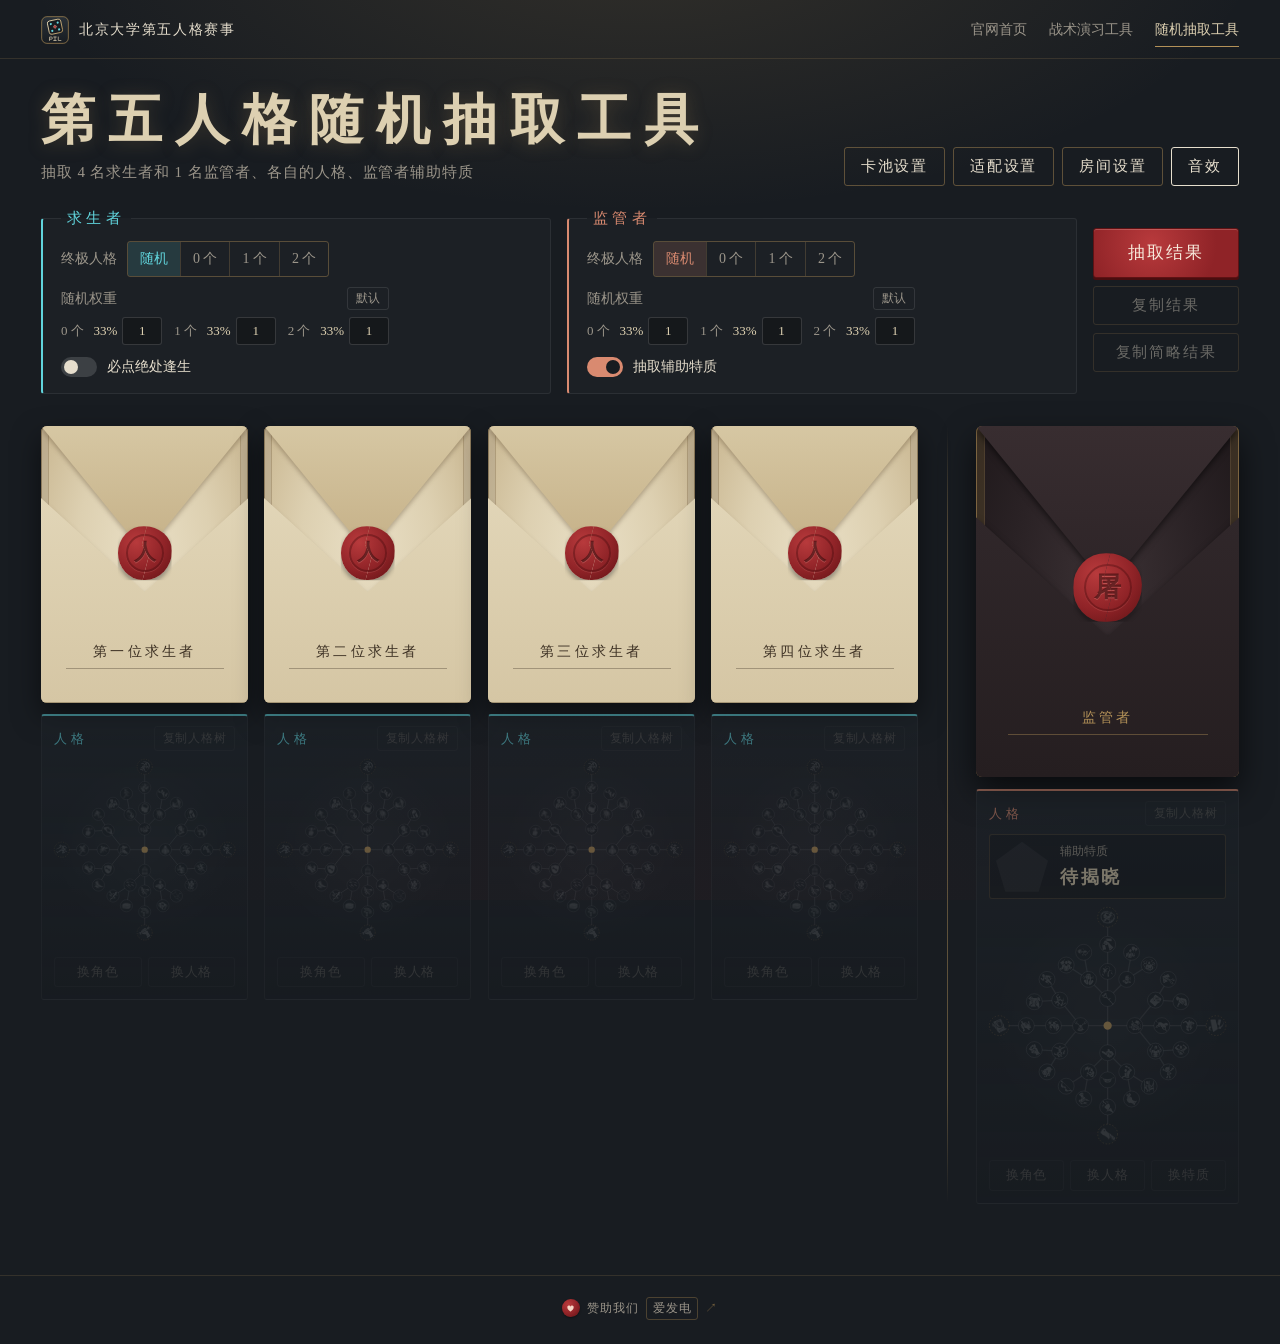
==== commit dfc85cbb: "feat: add Afdian sponsor link to the page footer" ====
--- a/index.html
+++ b/index.html
@@ -8,6 +8,7 @@
   <link rel="icon" href="favicon.svg" type="image/svg+xml" sizes="any">
   <link rel="stylesheet" href="css/style.css">
   <link rel="stylesheet" href="css/site-nav.css">
+  <link rel="stylesheet" href="css/sponsor.css">
   <link rel="stylesheet" href="css/tree-detail.css">
   <link rel="stylesheet" href="css/fit-settings.css">
   <link rel="stylesheet" href="css/live.css">
@@ -104,6 +105,15 @@
     <p class="notice" id="notice">正在整理庄园的信件…</p>
   </main>
 
+  <footer class="site-sponsor">
+    <a class="sponsor-link" href="https://afdian.com/a/pkuidv" target="_blank" rel="noopener noreferrer" data-umami-event="sponsor_afdian_open" aria-label="赞助我们：前往 PIL 爱发电主页（新窗口打开）">
+      <span class="sponsor-seal" aria-hidden="true"><svg viewBox="0 0 16 16" width="9" height="9"><path d="M8 13.4S2.4 10.1 2.4 6.2A2.8 2.8 0 0 1 8 5a2.8 2.8 0 0 1 5.6 1.2c0 3.9-5.6 7.2-5.6 7.2Z" fill="currentColor"/></svg></span>
+      <span>赞助我们</span>
+      <span class="sponsor-platform">爱发电</span>
+      <span class="sponsor-arrow" aria-hidden="true">↗</span>
+    </a>
+  </footer>
+
   <div class="flash" id="flash" aria-hidden="true"></div>
   <div class="toast" id="toast" role="status" aria-live="polite"></div>
 
@@ -154,7 +164,8 @@
       </header>
       <div class="live-body">
         <div id="live-off">
-          <button type="button" class="btn btn-wax" id="live-create">创建同步房间</button>
+          <button type="button" class="btn btn-wax" id="live-create">创建房间</button>
+          <a class="btn btn-quiet" id="live-join" href="live/" target="_blank" rel="noopener">加入房间</a>
         </div>
         <div id="live-on" hidden>
           <section class="live-group" id="live-links">
@@ -193,22 +204,25 @@
             <div class="live-access" id="live-access">
               <div class="live-access-row" data-access="hunter">
                 <span class="live-access-name">监管者</span>
-                <label>密码<input type="password" class="access-password" maxlength="64" autocomplete="new-password" placeholder="不设密码" aria-label="监管者密码"></label>
-                <label>人数上限<input type="number" class="access-limit" min="1" max="64" step="1" inputmode="numeric" placeholder="不限" aria-label="监管者人数上限"></label>
+                <label class="switch"><input type="checkbox" class="access-open" aria-label="开放监管者身份"><span class="switch-track"></span></label>
+                <label class="access-password-field">密码<input type="password" class="access-password" maxlength="64" autocomplete="new-password" placeholder="不设密码" aria-label="监管者密码"></label>
+                <label class="access-limit-field">人数上限<input type="number" class="access-limit" min="1" max="64" step="1" inputmode="numeric" placeholder="不限" aria-label="监管者人数上限"></label>
                 <span class="live-access-taken"></span>
                 <button type="button" class="btn btn-mini access-clear">清空名额</button>
               </div>
               <div class="live-access-row" data-access="survivor">
                 <span class="live-access-name">求生者</span>
-                <label>密码<input type="password" class="access-password" maxlength="64" autocomplete="new-password" placeholder="不设密码" aria-label="求生者密码"></label>
-                <label>人数上限<input type="number" class="access-limit" min="1" max="64" step="1" inputmode="numeric" placeholder="不限" aria-label="求生者人数上限"></label>
+                <label class="switch"><input type="checkbox" class="access-open" aria-label="开放求生者身份"><span class="switch-track"></span></label>
+                <label class="access-password-field">密码<input type="password" class="access-password" maxlength="64" autocomplete="new-password" placeholder="不设密码" aria-label="求生者密码"></label>
+                <label class="access-limit-field">人数上限<input type="number" class="access-limit" min="1" max="64" step="1" inputmode="numeric" placeholder="不限" aria-label="求生者人数上限"></label>
                 <span class="live-access-taken"></span>
                 <button type="button" class="btn btn-mini access-clear">清空名额</button>
               </div>
               <div class="live-access-row" data-access="spectator">
                 <span class="live-access-name">观众</span>
-                <label>密码<input type="password" class="access-password" maxlength="64" autocomplete="new-password" placeholder="不设密码" aria-label="观众密码"></label>
-                <label>人数上限<input type="number" class="access-limit" min="1" max="64" step="1" inputmode="numeric" placeholder="不限" aria-label="观众人数上限"></label>
+                <label class="switch"><input type="checkbox" class="access-open" aria-label="开放观众身份"><span class="switch-track"></span></label>
+                <label class="access-password-field">密码<input type="password" class="access-password" maxlength="64" autocomplete="new-password" placeholder="不设密码" aria-label="观众密码"></label>
+                <label class="access-limit-field">人数上限<input type="number" class="access-limit" min="1" max="64" step="1" inputmode="numeric" placeholder="不限" aria-label="观众人数上限"></label>
                 <span class="live-access-taken"></span>
                 <button type="button" class="btn btn-mini access-clear">清空名额</button>
               </div>
--- a/css/sponsor.css
+++ b/css/sponsor.css
@@ -0,0 +1,70 @@
+/* 页面底部的爱发电赞助入口：黄铜细线加一枚火漆，和桌面上的信封同一套材质 */
+
+.site-sponsor {
+  max-width: 1480px;
+  margin: 0 auto;
+  padding: 10px var(--pad) 14px;
+  display: flex;
+  justify-content: center;
+  border-top: 1px solid rgba(179, 145, 88, .18);
+}
+
+.sponsor-link {
+  display: inline-flex;
+  align-items: center;
+  gap: 7px;
+  min-height: 44px;
+  font-size: 12px;
+  letter-spacing: .1em;
+  color: var(--muted);
+  text-decoration: none;
+  transition: color .15s;
+}
+
+.sponsor-seal {
+  flex: none;
+  display: grid;
+  place-items: center;
+  width: 18px;
+  height: 18px;
+  border-radius: 48% 52% 50% 46% / 50% 46% 54% 50%;
+  color: rgba(255, 233, 214, .9);
+  background: radial-gradient(circle at 34% 30%, var(--wax-hi), var(--wax) 55%, var(--wax-deep) 100%);
+  box-shadow: 0 1px 2px rgba(0, 0, 0, .4);
+  transition: transform .2s;
+}
+
+.sponsor-platform {
+  padding: 0 6px;
+  border: 1px solid rgba(111, 92, 60, .6);
+  border-radius: 3px;
+  font-size: 12px;
+  letter-spacing: .05em;
+  color: var(--muted);
+  transition: border-color .15s, background-color .15s;
+}
+
+.sponsor-arrow {
+  font-size: 12px;
+  color: var(--brass-dim);
+}
+
+.sponsor-link:hover { color: var(--parchment); }
+
+.sponsor-link:hover .sponsor-platform {
+  border-color: var(--brass);
+  background: rgba(179, 145, 88, .2);
+}
+
+.sponsor-link:focus-visible {
+  outline: 2px solid var(--brass);
+  outline-offset: 4px;
+}
+
+@media (hover: hover) {
+  .sponsor-link:hover .sponsor-seal { transform: rotate(-8deg) scale(1.06); }
+}
+
+@media (prefers-reduced-motion: reduce) {
+  .sponsor-seal { transition: none; }
+}
--- a/css/live.css
+++ b/css/live.css
@@ -138,7 +138,8 @@
 
 .live-access-row {
   display: grid;
-  grid-template-columns: 56px minmax(0, 1fr) auto 72px auto;
+  grid-template-columns: 56px auto auto auto 72px auto;
+  justify-content: start;
   align-items: center;
   gap: 8px 14px;
   font-size: 13px;
@@ -166,7 +167,20 @@
   font: inherit;
 }
 
-.access-password { flex: 1 1 auto; width: 100%; }
+#live-off:not([hidden]) { display: flex; gap: 10px; }
+
+#live-off .btn {
+  padding: 8px 22px;
+  font-size: 14px;
+  text-decoration: none;
+}
+
+.live-access .switch { --accent: #6fc48c; }
+.access-password { width: 180px; }
+.live-access-row.is-closed .live-access-name,
+.live-access-row.is-closed .access-password-field,
+.live-access-row.is-closed .access-limit-field { opacity: .45; }
+.live-access-row.is-closed .live-access-taken { color: var(--muted); }
 .access-limit { width: 58px; }
 .live-access-taken { color: #6fc48c; white-space: nowrap; }
 
@@ -187,16 +201,19 @@
 }
 
 @media (max-width: 720px) {
+  #live-off .btn { flex: 1; width: auto; text-align: center; }
   .live-access-row {
-    grid-template-columns: minmax(0, 1fr) auto;
+    grid-template-columns: auto minmax(0, 1fr) auto;
     padding-bottom: 8px;
     border-bottom: 1px solid rgba(255, 255, 255, .06);
   }
-  .live-access-row label:first-of-type { grid-column: 1 / -1; grid-row: 2; }
-  .live-access-row label:nth-of-type(2) { grid-row: 3; }
-  .live-access-name { grid-row: 1; }
-  .live-access-taken { grid-row: 1; justify-self: end; }
-  .access-clear { grid-row: 3; justify-self: end; }
+  .live-access-row .switch { grid-column: 3; grid-row: 1; justify-self: end; }
+  .access-password-field { grid-column: 1 / -1; grid-row: 2; }
+  .access-password { flex: 1 1 auto; width: auto; }
+  .access-limit-field { grid-column: 1 / 3; grid-row: 3; }
+  .live-access-name { grid-column: 1; grid-row: 1; }
+  .live-access-taken { grid-column: 2; grid-row: 1; }
+  .access-clear { grid-column: 3; grid-row: 3; justify-self: end; }
 }
 
 /* 选手进入页 */
@@ -271,6 +288,8 @@
 
 .live-entry-views b { font-weight: 400; font-size: 15px; }
 .live-entry-views small { font-size: 12px; color: var(--muted); }
+
+.live-entry-views button[hidden] { display: none; }
 
 .live-entry-views [aria-checked="true"] {
   border-color: var(--brass);
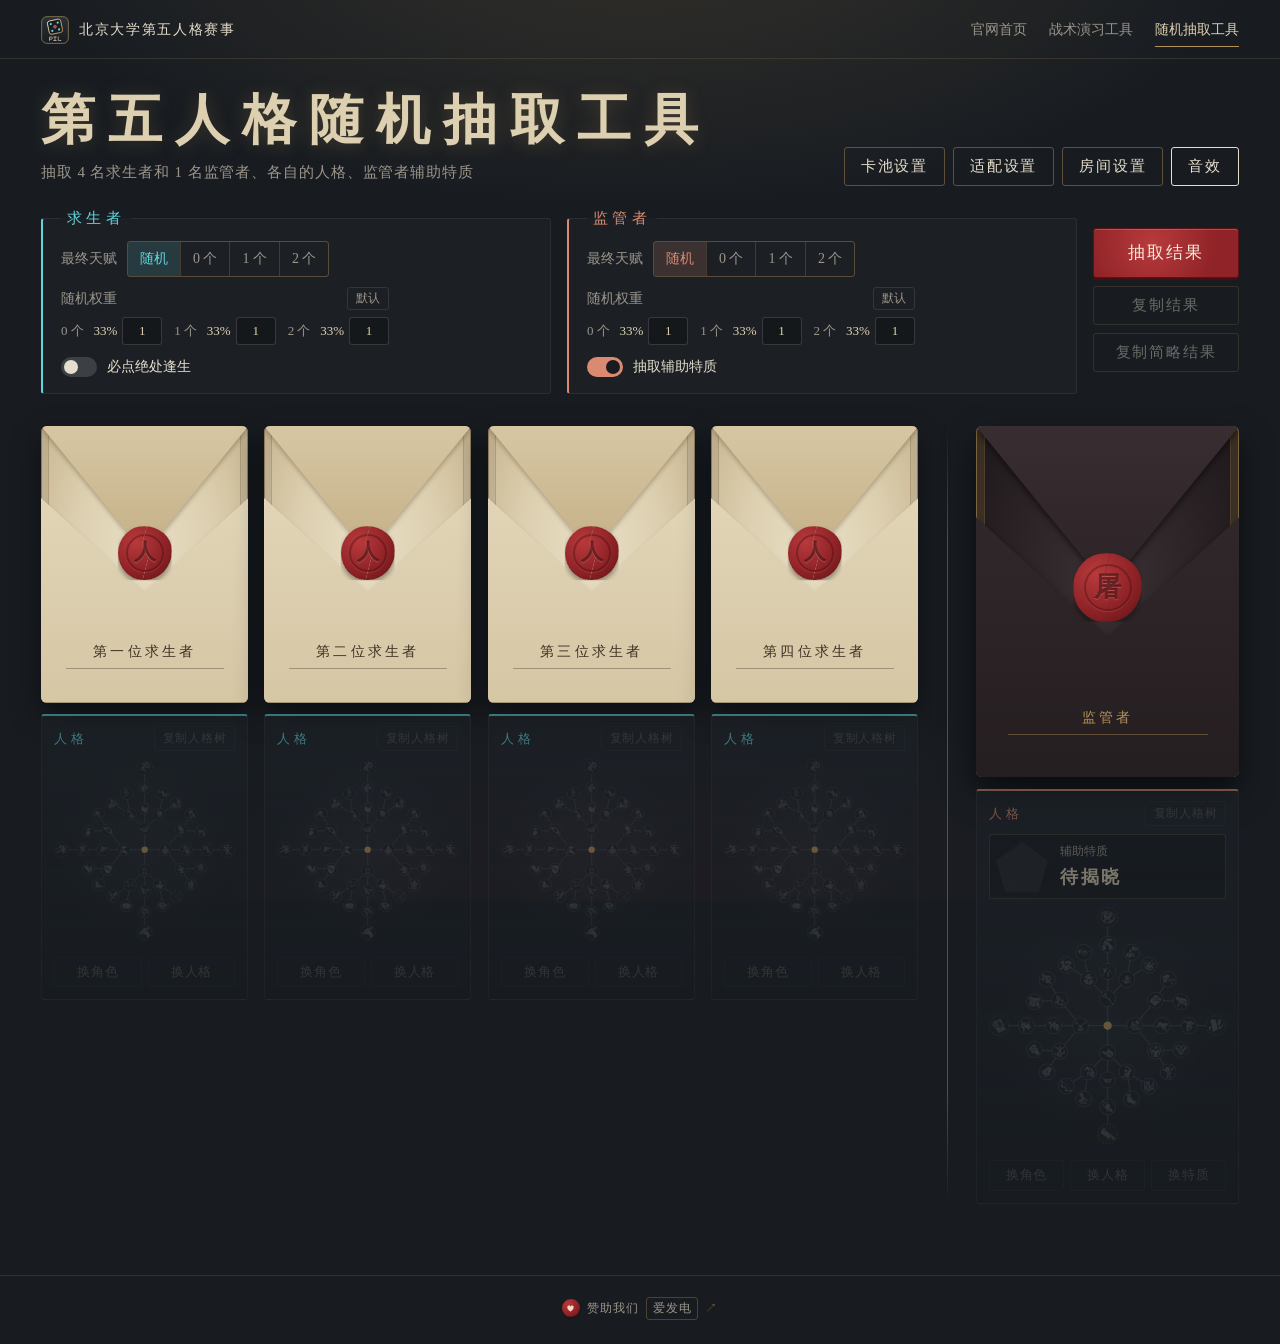
==== commit 34dcd8f9: "fix: use consistent final talent terminology Replace the old Chinese term throughout settings, visib" ====
--- a/index.html
+++ b/index.html
@@ -45,7 +45,7 @@
     <fieldset class="rule rule-survivor">
       <legend>求生者</legend>
       <div class="rule-row">
-        <span class="rule-label" id="lbl-s-ult">终极人格</span>
+        <span class="rule-label" id="lbl-s-ult">最终天赋</span>
         <div class="segmented" role="radiogroup" aria-labelledby="lbl-s-ult" data-setting="survivor">
           <button type="button" role="radio" data-value="random">随机</button>
           <button type="button" role="radio" data-value="0">0 个</button>
@@ -55,9 +55,9 @@
       </div>
       <div class="ult-weights" data-side="survivor">
         <span class="rule-label">随机权重</span>
-        <label><span>0 个</span><b class="ult-pct"></b><input type="number" min="0" step="any" inputmode="decimal" aria-label="0 个终极人格的权重"></label>
-        <label><span>1 个</span><b class="ult-pct"></b><input type="number" min="0" step="any" inputmode="decimal" aria-label="1 个终极人格的权重"></label>
-        <label><span>2 个</span><b class="ult-pct"></b><input type="number" min="0" step="any" inputmode="decimal" aria-label="2 个终极人格的权重"></label>
+        <label><span>0 个</span><b class="ult-pct"></b><input type="number" min="0" step="any" inputmode="decimal" aria-label="0 个最终天赋的权重"></label>
+        <label><span>1 个</span><b class="ult-pct"></b><input type="number" min="0" step="any" inputmode="decimal" aria-label="1 个最终天赋的权重"></label>
+        <label><span>2 个</span><b class="ult-pct"></b><input type="number" min="0" step="any" inputmode="decimal" aria-label="2 个最终天赋的权重"></label>
         <button type="button" class="btn btn-mini ult-reset" aria-label="恢复默认权重">默认</button>
       </div>
       <label class="switch">
@@ -70,7 +70,7 @@
     <fieldset class="rule rule-hunter">
       <legend>监管者</legend>
       <div class="rule-row">
-        <span class="rule-label" id="lbl-h-ult">终极人格</span>
+        <span class="rule-label" id="lbl-h-ult">最终天赋</span>
         <div class="segmented" role="radiogroup" aria-labelledby="lbl-h-ult" data-setting="hunter">
           <button type="button" role="radio" data-value="random">随机</button>
           <button type="button" role="radio" data-value="0">0 个</button>
@@ -80,9 +80,9 @@
       </div>
       <div class="ult-weights" data-side="hunter">
         <span class="rule-label">随机权重</span>
-        <label><span>0 个</span><b class="ult-pct"></b><input type="number" min="0" step="any" inputmode="decimal" aria-label="0 个终极人格的权重"></label>
-        <label><span>1 个</span><b class="ult-pct"></b><input type="number" min="0" step="any" inputmode="decimal" aria-label="1 个终极人格的权重"></label>
-        <label><span>2 个</span><b class="ult-pct"></b><input type="number" min="0" step="any" inputmode="decimal" aria-label="2 个终极人格的权重"></label>
+        <label><span>0 个</span><b class="ult-pct"></b><input type="number" min="0" step="any" inputmode="decimal" aria-label="0 个最终天赋的权重"></label>
+        <label><span>1 个</span><b class="ult-pct"></b><input type="number" min="0" step="any" inputmode="decimal" aria-label="1 个最终天赋的权重"></label>
+        <label><span>2 个</span><b class="ult-pct"></b><input type="number" min="0" step="any" inputmode="decimal" aria-label="2 个最终天赋的权重"></label>
         <button type="button" class="btn btn-mini ult-reset" aria-label="恢复默认权重">默认</button>
       </div>
       <label class="switch">
@@ -184,7 +184,7 @@
                 <h4>监管者能看到求生者的</h4>
                 <div class="live-options">
                   <div class="live-opt"><span id="lbl-hunterSeesChar">角色</span><div class="segmented" role="radiogroup" aria-labelledby="lbl-hunterSeesChar" data-vis="hunterSeesChar"><button type="button" role="radio" data-value="show">公开</button><button type="button" role="radio" data-value="hide">隐藏</button></div></div>
-                  <div class="live-opt"><span id="lbl-hunterSeesTalents">人格</span><div class="segmented" role="radiogroup" aria-labelledby="lbl-hunterSeesTalents" data-vis="hunterSeesTalents"><button type="button" role="radio" data-value="all">全部</button><button type="button" role="radio" data-value="ultimates">仅终极</button><button type="button" role="radio" data-value="hide">隐藏</button></div></div>
+                  <div class="live-opt"><span id="lbl-hunterSeesTalents">人格</span><div class="segmented" role="radiogroup" aria-labelledby="lbl-hunterSeesTalents" data-vis="hunterSeesTalents"><button type="button" role="radio" data-value="all">全部</button><button type="button" role="radio" data-value="ultimates">仅最终天赋</button><button type="button" role="radio" data-value="hide">隐藏</button></div></div>
                   <div class="live-opt"><span id="lbl-hunterSeesDespair">是否带绝处逢生</span><div class="segmented" role="radiogroup" aria-labelledby="lbl-hunterSeesDespair" data-vis="hunterSeesDespair"><button type="button" role="radio" data-value="show">公开</button><button type="button" role="radio" data-value="hide">隐藏</button></div></div>
                 </div>
               </div>
@@ -192,7 +192,7 @@
                 <h4>求生者能看到监管者的</h4>
                 <div class="live-options">
                   <div class="live-opt"><span id="lbl-survivorSeesChar">角色</span><div class="segmented" role="radiogroup" aria-labelledby="lbl-survivorSeesChar" data-vis="survivorSeesChar"><button type="button" role="radio" data-value="show">公开</button><button type="button" role="radio" data-value="hide">隐藏</button></div></div>
-                  <div class="live-opt"><span id="lbl-survivorSeesTalents">人格</span><div class="segmented" role="radiogroup" aria-labelledby="lbl-survivorSeesTalents" data-vis="survivorSeesTalents"><button type="button" role="radio" data-value="all">全部</button><button type="button" role="radio" data-value="ultimates">仅终极</button><button type="button" role="radio" data-value="hide">隐藏</button></div></div>
+                  <div class="live-opt"><span id="lbl-survivorSeesTalents">人格</span><div class="segmented" role="radiogroup" aria-labelledby="lbl-survivorSeesTalents" data-vis="survivorSeesTalents"><button type="button" role="radio" data-value="all">全部</button><button type="button" role="radio" data-value="ultimates">仅最终天赋</button><button type="button" role="radio" data-value="hide">隐藏</button></div></div>
                   <div class="live-opt"><span id="lbl-survivorSeesTrait">辅助特质</span><div class="segmented" role="radiogroup" aria-labelledby="lbl-survivorSeesTrait" data-vis="survivorSeesTrait"><button type="button" role="radio" data-value="show">公开</button><button type="button" role="radio" data-value="hide">隐藏</button><button type="button" role="radio" data-value="free" hidden>自选</button></div></div>
                 </div>
               </div>
--- a/css/style.css
+++ b/css/style.css
@@ -647,6 +647,8 @@
   dominant-baseline: central;
 }
 
+.web .badge-text-mini { font-size: 27px; }
+
 .web.lighting .edge.lit {
   animation: web-draw var(--step) linear calc(var(--d) * var(--step)) both;
 }
@@ -698,7 +700,7 @@
 .t small { font-size: 11px; color: var(--accent); }
 
 .t-ult {
-  flex: 1 1 calc(50% - 3px); /* 2 个终极人格并排一行 */
+  flex: 1 1 calc(50% - 3px); /* 2 个最终天赋并排一行 */
   min-width: 0;
   gap: 8px;
   white-space: nowrap;
@@ -711,7 +713,7 @@
 }
 
 .t-ult.is-wide { flex-basis: 100%; }
-/* 只有 1 个或没有终极人格时：宽度和并排时一样，居中独占一行 */
+/* 只有 1 个或没有最终天赋时：宽度和并排时一样，居中独占一行 */
 .t-ult.is-single { flex: 0 0 calc(50% - 3px); margin-inline: calc(25% + 1px); }
 .t-ult.is-single.is-none { justify-content: center; }
 .t-ult.is-none { min-height: 32px; color: var(--muted); }
--- a/css/live.css
+++ b/css/live.css
@@ -432,10 +432,10 @@
 
 .live-note[hidden] { display: none; }
 
-/* 看不到全部人格时的摘要：终极人格同一行，绝处逢生单独一行，格式相同 */
+/* 看不到全部人格时的摘要：最终天赋同一行，绝处逢生单独一行，格式相同 */
 .t-ult { min-height: 32px; }
 
-/* 绝处逢生：样式和终极人格相同，有时用绿色，无时用暗灰 */
+/* 绝处逢生：样式和最终天赋相同，有时用绿色，无时用暗灰 */
 .t-despair.is-on {
   color: #bff0cf;
   background: rgba(73, 186, 116, .22);
@@ -450,7 +450,7 @@
 
 .t-despair.is-off img { opacity: .25; filter: grayscale(1); }
 
-/* 按面板实际宽度收紧并排的终极人格，保证放得下 */
+/* 按面板实际宽度收紧并排的最终天赋，保证放得下 */
 .panel { container-type: inline-size; }
 
 @container (max-width: 260px) {
@@ -493,7 +493,7 @@
   color: var(--brass);
 }
 
-/* 随机终极人格权重 */
+/* 随机最终天赋权重 */
 
 .ult-weights {
   display: flex;
@@ -592,3 +592,28 @@
   .ult-pct { min-width: 0; }
   .ult-weights input { width: 26px; padding: 2px 1px; }
 }
+
+
+/* 同步页的待揭晓动作；结果仍由主控的逐步快照控制。 */
+.live-page .card.live-rerolling {
+  animation: live-reroll .46s ease-in-out infinite alternate;
+}
+.live-page .card.is-charging {
+  animation: live-charge .36s ease-in-out infinite;
+}
+@keyframes live-reroll {
+  from { transform: translateY(0) rotate(0); }
+  to { transform: translateY(-12px) rotate(-2.5deg); }
+}
+@keyframes live-charge {
+  0%, 100% { transform: none; }
+  25% { transform: translate(-2px, 1px) rotate(-.7deg); }
+  50% { transform: translate(2px, -1px) rotate(.7deg); }
+  75% { transform: translate(-1px, 1px) rotate(-.4deg); }
+}
+@media (prefers-reduced-motion: reduce) {
+  .live-page *, .live-page *::before, .live-page *::after {
+    animation: none !important;
+    transition: none !important;
+  }
+}
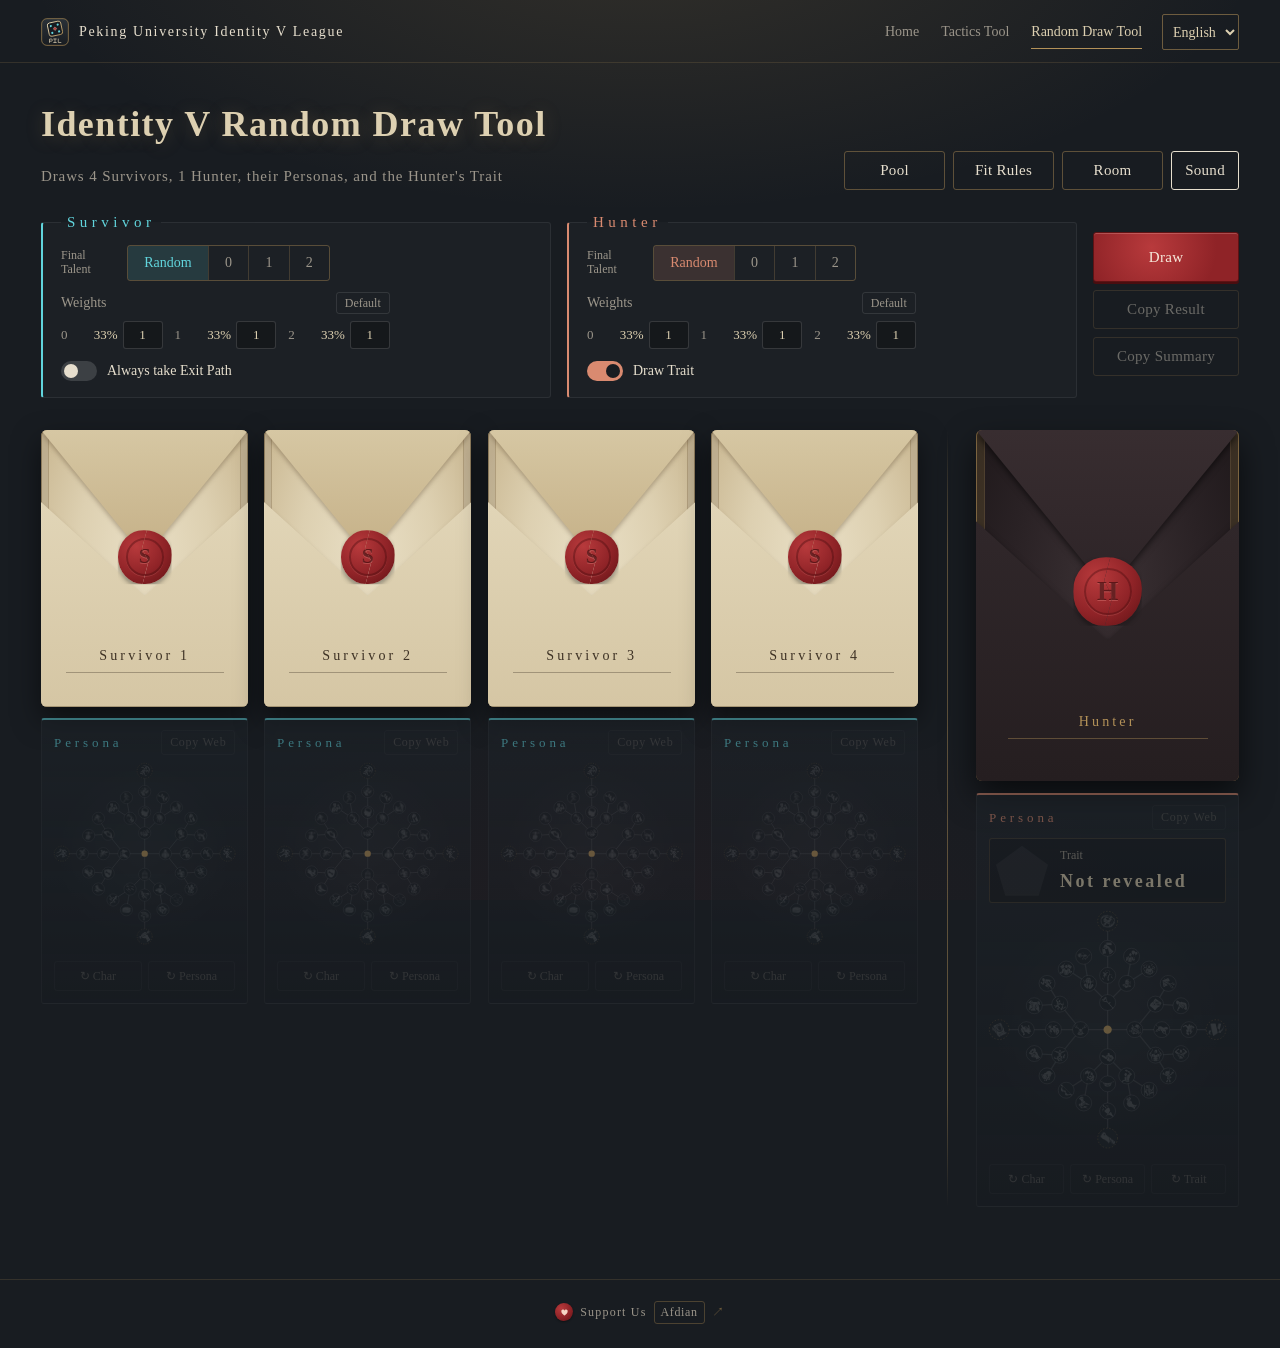
==== commit dd8629b3: "feat: add English and Japanese language support Add a language switcher, sourced game terms, and tra" ====
--- a/index.html
+++ b/index.html
@@ -26,6 +26,7 @@
       <a href="https://pkuidv.com/tactical-friend">战术演习工具</a>
       <a href="https://pkuidv.com/lottery/" aria-current="page">随机抽取工具</a>
     </div>
+    <select class="lang-select" id="lang-select" aria-label="语言"></select>
   </nav>
 
   <header class="masthead">
@@ -268,6 +269,7 @@
         </div>
       </div>
       <footer class="sheet-foot">
+        <span class="pool-count tree-credit" id="tree-credit"></span>
         <button class="btn btn-wax" value="close">关闭</button>
       </footer>
     </form>
--- a/css/style.css
+++ b/css/style.css
@@ -88,7 +88,28 @@
 
 .masthead-tools {
   display: flex;
+  flex-wrap: wrap;
   gap: 8px;
+}
+
+.lang-select {
+  min-height: 36px;
+  padding: 0 6px;
+  font: inherit;
+  font-size: 14px;
+  color: var(--parchment);
+  background: transparent;
+  border: 1px solid rgba(179, 145, 88, .55);
+  border-radius: 2px;
+  cursor: pointer;
+}
+
+.lang-select option { color: #1b1611; background: #ddd0b1; }
+
+.tree-credit { flex: 1; font-size: 12px; }
+
+:root:lang(ja) {
+  --font: "Source Han Serif JP", "Noto Serif CJK JP", "Noto Serif JP", "Hiragino Mincho ProN", "Yu Mincho", serif;
 }
 
 /* ------------------------------------------------------------ 按钮 */
@@ -951,7 +972,7 @@
 .tile[aria-pressed="false"] .tile-name { color: var(--muted); }
 
 .tile[aria-pressed="false"]::after {
-  content: "已移出";
+  content: attr(data-removed);
   position: absolute;
   top: 38%;
   left: 50%;
--- a/css/site-nav.css
+++ b/css/site-nav.css
@@ -6,7 +6,6 @@
   padding: 14px var(--pad) 12px;
   display: flex;
   align-items: center;
-  justify-content: space-between;
   gap: 12px 20px;
   flex-wrap: wrap;
   border-bottom: 1px solid rgba(179, 145, 88, .18);
@@ -37,6 +36,7 @@
 }
 
 .site-nav-links {
+  margin-left: auto;
   display: flex;
   align-items: center;
   gap: 4px 22px;
@@ -63,9 +63,11 @@
 
 .site-nav-short { display: none; }
 
-@media (max-width: 560px) {
+@media (max-width: 760px) {
   .site-nav { font-size: 13px; }
   .site-nav-full { display: none; }
   .site-nav-short { display: inline; }
-  .site-nav-links { gap: 4px 14px; }
+  /* 语言选择留在右上角，链接换到第二行 */
+  .site-nav .lang-select { margin-left: auto; }
+  .site-nav-links { order: 1; width: 100%; margin-left: 0; gap: 4px 14px; }
 }
--- a/css/live.css
+++ b/css/live.css
@@ -146,7 +146,8 @@
   color: var(--muted);
 }
 
-.live-access-name { font-size: 14px; color: var(--parchment); }
+.live-access-name {
+  white-space: nowrap; font-size: 14px; color: var(--parchment); }
 
 .live-access-row label {
   display: flex;
@@ -566,10 +567,15 @@
   }
   .masthead p { margin-top: 6px; font-size: 13px; letter-spacing: 0; }
   .masthead-tools { width: 100%; align-items: center; }
+  :root:not(:lang(zh)) .masthead h1 {
+    font-size: min(26px, calc((100vw - 2 * var(--pad)) / 12));
+    letter-spacing: .02em;
+    white-space: normal;
+  }
   .masthead-tools .btn {
-    flex: 1 1 0;
+    flex: 1 1 auto;
     min-width: 0;
-    padding: 6px 2px;
+    padding: 6px 6px;
     font-size: 13px;
     letter-spacing: 0;
     white-space: nowrap;
@@ -617,3 +623,51 @@
     transition: none !important;
   }
 }
+
+/* 英语、日语的文字比中文长：收紧字间距，组件的尺寸和位置与中文版保持一致 */
+:root:not(:lang(zh)) .masthead h1 {
+  font-size: clamp(24px, 2.9vw, 36px);
+  line-height: clamp(37.4px, 4.84vw, 59.4px);
+  letter-spacing: .04em;
+  white-space: nowrap;
+}
+:root:not(:lang(zh)) body:not(.live-page) .masthead-tools .btn {
+  width: 101px;
+  padding-inline: 4px;
+  letter-spacing: .02em;
+  white-space: nowrap;
+}
+:root:not(:lang(zh)) body:not(.live-page) #btn-sound { width: 68px; }
+:root:not(:lang(zh)) .rule-row .rule-label { width: 56px; font-size: 12px; line-height: 1.15; }
+:root:not(:lang(zh)) .rule .segmented { width: 203px; }
+:root:not(:lang(zh)) .rule .segmented button { flex: 1 1 auto; padding-inline: 2px; white-space: nowrap; }
+:root:not(:lang(zh)) .ult-weights label > span { min-width: 23px; }
+:root:not(:lang(zh)) .rule > .switch { flex-basis: 100%; }
+:root:not(:lang(zh)) .actions .btn { padding-inline: 4px; letter-spacing: .02em; white-space: nowrap; }
+:root:not(:lang(zh)) .actions .btn-wax { font-size: 15px; line-height: 24px; }
+:root:not(:lang(zh)) .slot-actions .btn { flex: 1 1 0; min-width: 0; padding-inline: 2px; font-size: 12px; line-height: 18px; letter-spacing: 0; white-space: nowrap; }
+:root:not(:lang(zh)) .talent-list { font-size: 11.5px; }
+:root:not(:lang(zh)) .talent-list .t { padding-inline: 4px; }
+:root:not(:lang(zh)) .t-ult { font-size: 12px; line-height: 1.15; letter-spacing: 0; white-space: normal; }
+
+@media (min-width: 1101px) {
+  :root:not(:lang(zh)) .actions { width: 146px; }
+}
+
+@media (max-width: 760px) {
+  :root:lang(en) .masthead h1 { font-size: calc((100vw - 2 * var(--pad)) / 16.5); }
+  :root:lang(ja) .masthead h1 { font-size: calc((100vw - 2 * var(--pad)) / 14.6); }
+  :root:not(:lang(zh)) .masthead h1 { line-height: min(33px, calc((100vw - 2 * var(--pad)) / 9.9)); }
+  :root:not(:lang(zh)) body:not(.live-page) .masthead-tools .btn { flex: 1 1 0; width: auto; padding-inline: 0; }
+  :root:not(:lang(zh)) body:not(.live-page) #btn-sound { flex: 0 0 64px; width: 64px; }
+}
+
+@media (max-width: 520px) {
+  :root:not(:lang(zh)) .rule .segmented { width: 179px; }
+  :root:not(:lang(zh)) .actions .btn-wax { line-height: 22px; }
+}
+
+@media (max-width: 380px) {
+  :root:not(:lang(zh)) body:not(.live-page) .masthead-tools .btn { font-size: 12px; }
+  :root:not(:lang(zh)) .slot-actions .btn { font-size: 10px; }
+}
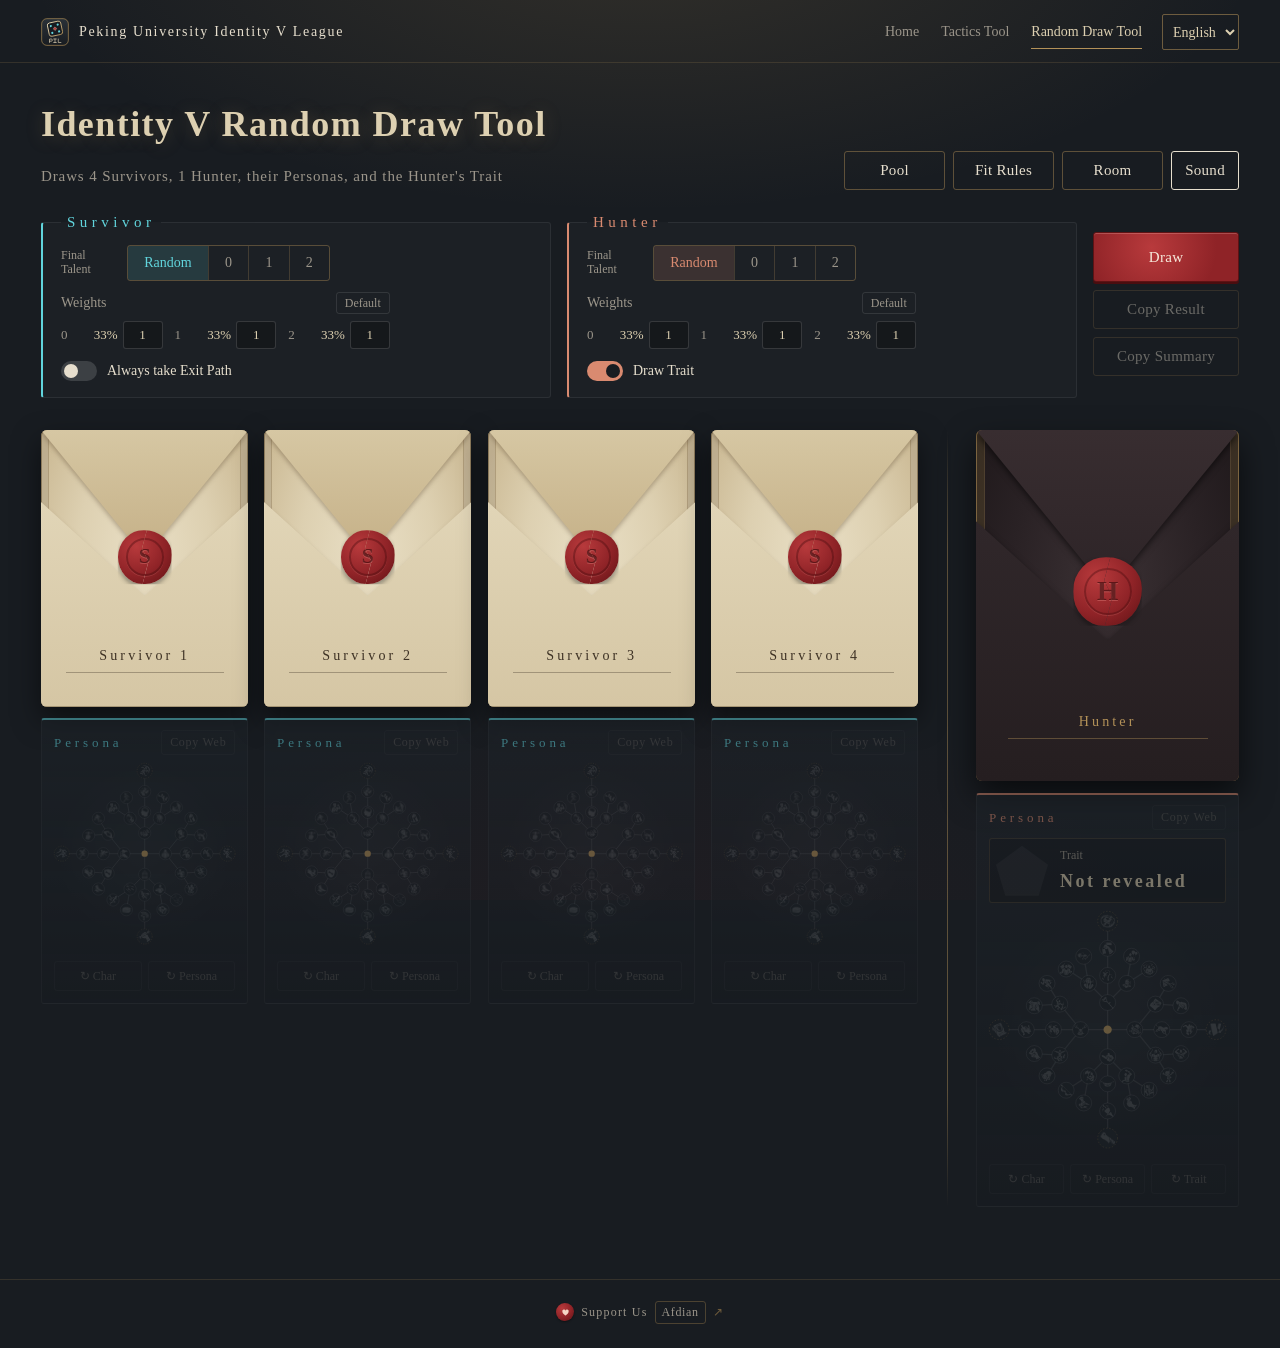
==== commit 023bb016: "feat: complete persona translations and hide untranslated first paint Translate the remaining person" ====
--- a/index.html
+++ b/index.html
@@ -12,6 +12,7 @@
   <link rel="stylesheet" href="css/tree-detail.css">
   <link rel="stylesheet" href="css/fit-settings.css">
   <link rel="stylesheet" href="css/live.css">
+  <script src="js/i18n-boot.js"></script>
   <script defer src="js/telemetry.js"></script>
 </head>
 <body>
@@ -269,7 +270,6 @@
         </div>
       </div>
       <footer class="sheet-foot">
-        <span class="pool-count tree-credit" id="tree-credit"></span>
         <button class="btn btn-wax" value="close">关闭</button>
       </footer>
     </form>
--- a/css/style.css
+++ b/css/style.css
@@ -92,6 +92,9 @@
   gap: 8px;
 }
 
+/* 翻译完成前不显示页面，见 i18n-boot.js */
+.i18n-pending { visibility: hidden; }
+
 .lang-select {
   min-height: 36px;
   padding: 0 6px;
@@ -105,8 +108,6 @@
 }
 
 .lang-select option { color: #1b1611; background: #ddd0b1; }
-
-.tree-credit { flex: 1; font-size: 12px; }
 
 :root:lang(ja) {
   --font: "Source Han Serif JP", "Noto Serif CJK JP", "Noto Serif JP", "Hiragino Mincho ProN", "Yu Mincho", serif;
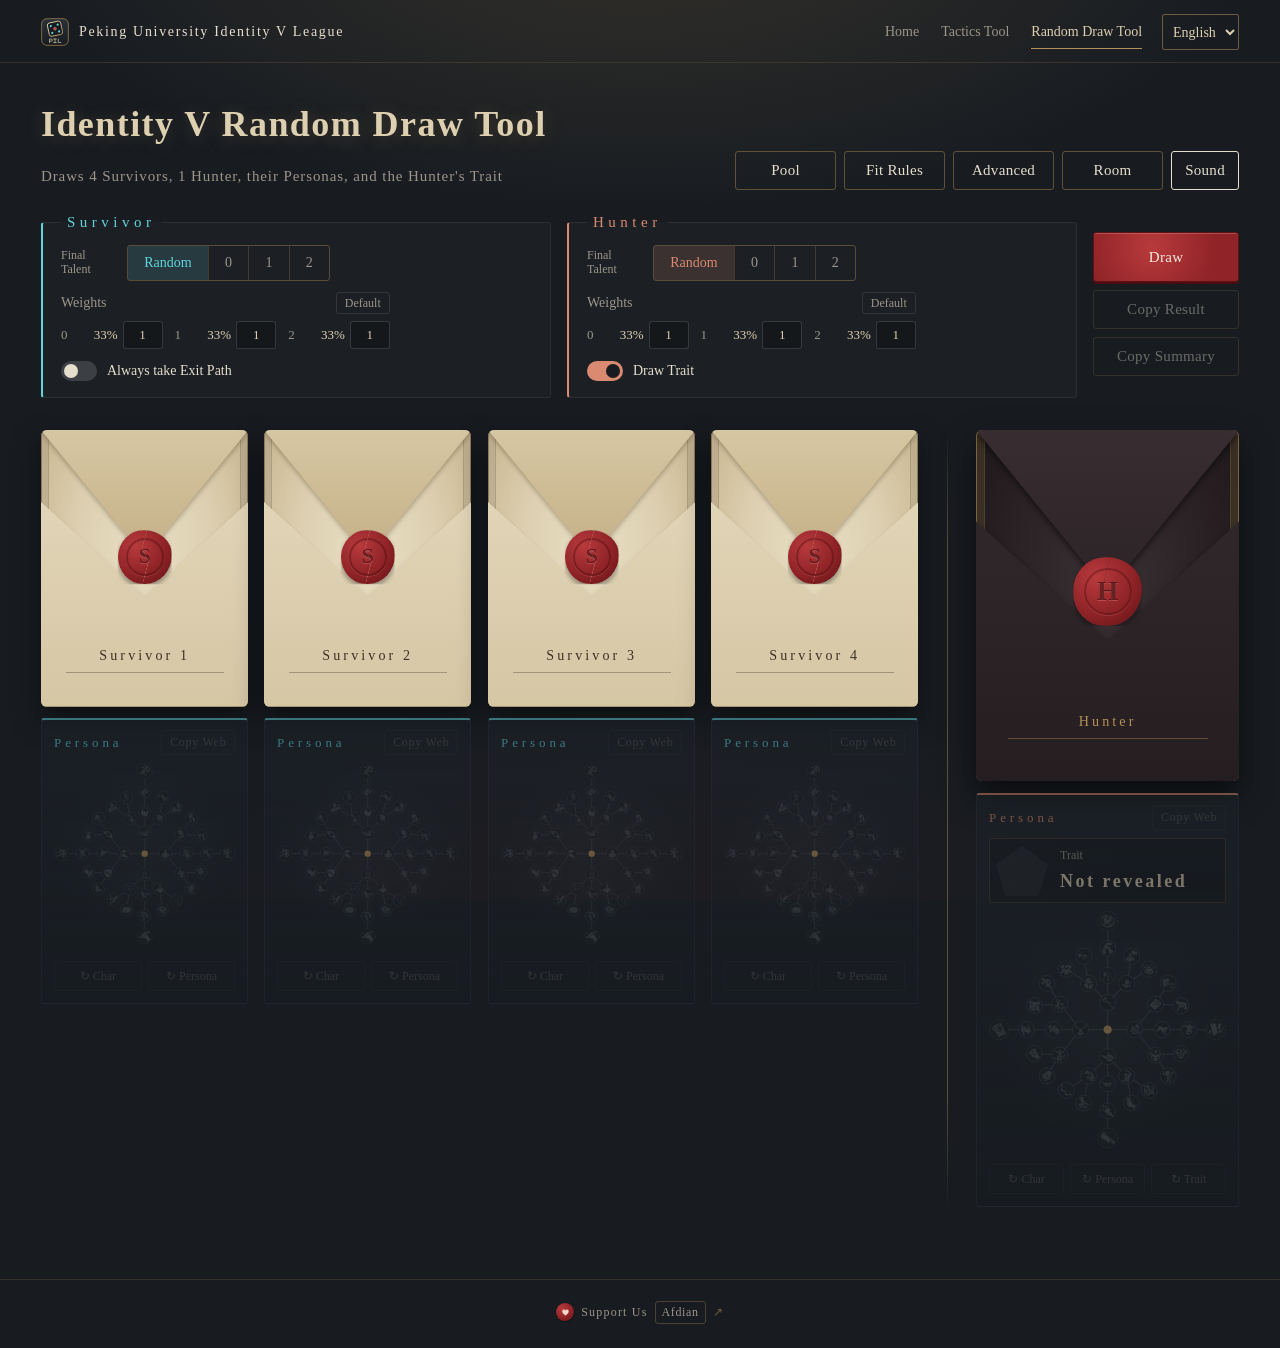
==== commit 4f739ee2: "feat: add candidate picks, fixed seats and reconnect handling" ====
--- a/index.html
+++ b/index.html
@@ -12,6 +12,8 @@
   <link rel="stylesheet" href="css/tree-detail.css">
   <link rel="stylesheet" href="css/fit-settings.css">
   <link rel="stylesheet" href="css/live.css">
+  <link rel="stylesheet" href="css/draft.css">
+  <link rel="stylesheet" href="css/seat-tabs.css">
   <script src="js/i18n-boot.js"></script>
   <script defer src="js/telemetry.js"></script>
 </head>
@@ -38,6 +40,7 @@
     <div class="masthead-tools">
       <button type="button" class="btn btn-quiet" id="btn-pool">卡池设置</button>
       <button type="button" class="btn btn-quiet" id="btn-fit" disabled>适配设置</button>
+      <button type="button" class="btn btn-quiet" id="btn-advanced">高级玩法</button>
       <button type="button" class="btn btn-quiet" id="btn-live" aria-pressed="false">房间设置</button>
       <button type="button" class="btn btn-quiet" id="btn-sound" aria-pressed="true">音效</button>
     </div>
@@ -96,6 +99,8 @@
 
     <div class="actions">
       <button type="button" class="btn btn-wax" id="btn-draw" disabled>抽取结果</button>
+      <button type="button" class="btn btn-quiet" id="btn-draft-extend" hidden>延时 30 秒</button>
+      <button type="button" class="btn btn-quiet" id="btn-draft-redeal" hidden>重发候选</button>
       <button type="button" class="btn btn-quiet" id="btn-copy" disabled>复制结果</button>
       <button type="button" class="btn btn-quiet" id="btn-copy-brief" disabled>复制简略结果</button>
     </div>
@@ -155,6 +160,39 @@
         <span class="pool-count" id="fit-count"></span>
         <button type="button" class="btn btn-quiet" id="fit-reset-all">全部重置</button>
         <button class="btn btn-wax" id="fit-done" value="close">完成</button>
+      </footer>
+    </form>
+  </dialog>
+
+  <dialog class="sheet sheet-wide" id="dlg-advanced" aria-labelledby="advanced-title">
+    <form method="dialog" class="sheet-inner">
+      <header class="sheet-head">
+        <h2 id="advanced-title">高级玩法</h2>
+        <p>设置保存在这个浏览器里，从下一次抽取开始生效。全部选择直接抽取时，流程和普通抽取一样。</p>
+      </header>
+      <div class="adv-body">
+        <section class="adv-box side-survivor">
+          <h3>求生者</h3>
+          <div class="adv-opt"><span id="lbl-adv-survivor">抽取方式</span><div class="segmented" role="radiogroup" aria-labelledby="lbl-adv-survivor" data-draft="survivor"><button type="button" role="radio" data-value="direct">直接抽取</button><button type="button" role="radio" data-value="personal">独立卡池</button><button type="button" role="radio" data-value="shared">共享卡池</button></div></div>
+          <div class="adv-opt" data-draft-for="personal"><span id="lbl-adv-scount">每人候选数</span><div class="segmented" role="radiogroup" aria-labelledby="lbl-adv-scount" data-draft="survivorCount" data-number><button type="button" role="radio" data-value="2">2 张</button><button type="button" role="radio" data-value="3">3 张</button><button type="button" role="radio" data-value="4">4 张</button><button type="button" role="radio" data-value="5">5 张</button><button type="button" role="radio" data-value="6">6 张</button></div></div>
+          <div class="adv-opt" data-draft-for="shared"><label for="adv-shared">共享候选数</label><input class="adv-number" id="adv-shared" type="number" min="4" max="36" step="1" inputmode="numeric" data-draft-input="sharedSize"></div>
+          <p class="adv-hint" id="adv-hint-survivor"></p>
+        </section>
+        <section class="adv-box side-hunter">
+          <h3>监管者</h3>
+          <div class="adv-opt"><span id="lbl-adv-hunter">抽取方式</span><div class="segmented" role="radiogroup" aria-labelledby="lbl-adv-hunter" data-draft="hunter"><button type="button" role="radio" data-value="direct">直接抽取</button><button type="button" role="radio" data-value="pick">候选选择</button></div></div>
+          <div class="adv-opt" data-draft-for="pick"><label for="adv-hunter-count">候选数</label><input class="adv-number" id="adv-hunter-count" type="number" min="2" max="12" step="1" inputmode="numeric" data-draft-input="hunterCount"></div>
+          <p class="adv-hint" id="adv-hint-hunter"></p>
+        </section>
+        <section class="adv-box">
+          <h3>选角规则</h3>
+          <div class="adv-opt"><span id="lbl-adv-seconds">选择时限</span><div class="segmented" role="radiogroup" aria-labelledby="lbl-adv-seconds" data-draft="seconds" data-number><button type="button" role="radio" data-value="30">30 秒</button><button type="button" role="radio" data-value="60">60 秒</button><button type="button" role="radio" data-value="90">90 秒</button><button type="button" role="radio" data-value="0">不限</button></div></div>
+          <div class="adv-opt"><span id="lbl-adv-timeout">超时后</span><div class="segmented" role="radiogroup" aria-labelledby="lbl-adv-timeout" data-draft="onTimeout"><button type="button" role="radio" data-value="random">随机选定</button><button type="button" role="radio" data-value="wait">等裁判处理</button></div></div>
+        </section>
+      </div>
+      <footer class="sheet-foot">
+        <button type="button" class="btn btn-quiet" id="adv-reset">恢复默认</button>
+        <button class="btn btn-wax" value="close">完成</button>
       </footer>
     </form>
   </dialog>
@@ -229,6 +267,7 @@
                 <button type="button" class="btn btn-mini access-clear">清空名额</button>
               </div>
             </div>
+            <div class="live-positions" id="live-positions"></div>
           </section>
         </div>
       </div>
--- a/css/draft.css
+++ b/css/draft.css
@@ -0,0 +1,115 @@
+/* 高级玩法：候选托盘、选角状态条和揭晓后的未选提示。 */
+.draft-bar[hidden], .draft-clock[hidden], .draft-tray[hidden], .draft-lock[hidden], .draft-rejected[hidden], .adv-opt[hidden] { display: none; }
+.draft-bar {
+  max-width: 1480px;
+  margin: 0 auto 14px;
+  width: calc(100% - var(--pad) * 2);
+  display: flex;
+  flex-wrap: wrap;
+  align-items: center;
+  gap: 8px 18px;
+  padding: 10px 14px;
+  background: var(--night-2);
+  border: 1px solid rgba(179, 145, 88, .3);
+  border-radius: 4px;
+  position: sticky;
+  top: 0;
+  z-index: 20;
+}
+.draft-bar-text { flex: 1 1 220px; min-width: 0; display: grid; }
+.draft-bar-text b { color: var(--parchment); font-weight: 600; }
+.draft-bar-text small { color: var(--muted); font-size: 13px; }
+.draft-clock { flex: 0 0 150px; font-size: 13px; color: var(--muted); font-variant-numeric: tabular-nums; }
+.draft-clock-track { height: 4px; border-radius: 2px; overflow: hidden; background: var(--night-3); }
+.draft-clock-track i { display: block; height: 100%; background: var(--brass); transform-origin: left; transition: transform .2s linear; }
+.draft-clock.is-urgent { color: #ff9b8e; }
+.draft-clock.is-urgent i { background: var(--wax-hi); }
+
+.table.is-drafting .panel { display: none; }
+.draft-head { display: flex; justify-content: space-between; align-items: center; gap: 6px; min-height: 26px; font-size: 13px; }
+.draft-label { padding: 1px 0; background: none; border: 0; color: var(--muted); }
+.draft-label:not(:disabled) { cursor: pointer; }
+.is-draft-mine .draft-label { color: var(--accent); font-weight: 700; }
+.is-draft-active .draft-label { color: var(--accent); text-decoration: underline; text-underline-offset: 3px; }
+.draft-chip { padding: 0 7px; font-size: 12px; white-space: nowrap; color: var(--muted); border: 1px solid rgba(179, 145, 88, .35); border-radius: 9px; }
+.draft-chip.is-locked { color: var(--parchment); background: rgba(179, 145, 88, .22); }
+.draft-chip.is-waiting { animation: draft-wait 1.5s infinite; }
+@keyframes draft-wait { 50% { opacity: .5; } }
+
+.draft-tray { display: grid; grid-template-columns: repeat(auto-fit, minmax(84px, 1fr)); gap: 7px; }
+.draft-pool { grid-column: 1 / -1; grid-template-columns: repeat(auto-fill, minmax(100px, 1fr)); padding: 12px; border: 1px dashed rgba(97, 213, 221, .35); border-radius: 5px; }
+.draft-pool-title { grid-column: 1 / -1; margin: 0; font-size: 13px; color: var(--muted); }
+.draft-cand { position: relative; display: block; width: 100%; aspect-ratio: 3 / 4; padding: 0; color: var(--sepia-ink); background: none; border: 0; border-radius: 4px; perspective: 900px; cursor: pointer; transition: transform .16s, opacity .35s, filter .35s; }
+.draft-cand:disabled { cursor: default; }
+.draft-cand:hover:not(:disabled) { transform: translateY(-5px); }
+.draft-cand.is-undealt { visibility: hidden; }
+.draft-cand-inner { position: absolute; inset: 0; display: block; border-radius: 4px; transform-style: preserve-3d; transition: transform .72s cubic-bezier(.3,.8,.3,1), box-shadow .16s; }
+.draft-cand.is-open .draft-cand-inner { transform: rotateY(180deg); }
+.draft-cand-back, .draft-cand-front { position: absolute; inset: 0; display: block; overflow: hidden; border-radius: 4px; backface-visibility: hidden; -webkit-backface-visibility: hidden; box-shadow: 0 6px 14px rgba(0, 0, 0, .45); }
+.draft-cand-back { display: grid; place-items: center; background: radial-gradient(ellipse at 50% 42%, #e9dfc5, var(--parchment) 45%, var(--parchment-deep)); }
+.side-hunter .draft-cand-back { background: radial-gradient(ellipse at 50% 42%, #41343a, #2d2427); }
+.draft-cand-seal { display: grid; place-items: center; width: 34%; aspect-ratio: 1; font-size: 13px; font-weight: 700; color: #f0d8c8; border-radius: 50%; background: radial-gradient(circle at 38% 32%, var(--wax-hi), var(--wax) 65%, var(--wax-deep)); }
+.draft-cand-front { transform: rotateY(180deg); background: radial-gradient(ellipse at 50% 38%, #ebe2cb, var(--parchment) 50%, #b39c73); }
+.draft-cand-front img { width: 100%; height: 100%; object-fit: cover; object-position: var(--tile-x, 50%) var(--tile-y, 10%); }
+.draft-cand-front b, .draft-cand-front small { position: relative; display: block; text-align: center; }
+.draft-cand-front b { position: absolute; left: 0; right: 0; bottom: 14px; padding: 12px 2px 0; font-size: 13px; line-height: 1.3; background: linear-gradient(0deg, #ebe2cb 55%, transparent); }
+.draft-cand-front small { position: absolute; left: 0; right: 0; bottom: 0; height: 15px; overflow: hidden; font-size: 10px; line-height: 15px; white-space: nowrap; background: #ebe2cb; }
+.draft-cand.is-selected { transform: translateY(-5px); }
+.draft-cand.is-selected .draft-cand-inner, .draft-cand.is-hop .draft-cand-inner { box-shadow: 0 0 0 2px var(--parchment), 0 0 18px 3px var(--accent); border-radius: 4px; }
+.draft-cand.is-dim { opacity: .32; filter: grayscale(.85); transform: translateY(6px) scale(.97); }
+.draft-cand.is-gone { outline: 1px dashed rgba(179, 145, 88, .35); outline-offset: -1px; }
+.draft-cand.is-gone .draft-cand-inner { visibility: hidden; }
+.draft-cand.is-denied { animation: draft-deny .32s; }
+@keyframes draft-deny { 25% { transform: translateX(-5px); } 75% { transform: translateX(5px); } }
+.draft-fly { position: fixed; z-index: 60; margin: 0; pointer-events: none; }
+.draft-pool .draft-cand, .card.is-draft-return { touch-action: pan-y; user-select: none; -webkit-user-select: none; -webkit-touch-callout: none; }
+.draft-pool .draft-cand:not(.is-gone):not(:disabled) { cursor: grab; }
+.draft-cand img { -webkit-user-drag: none; }
+.draft-drag { perspective: none; pointer-events: none; rotate: -2deg; scale: 1.06; filter: drop-shadow(0 12px 18px rgba(0, 0, 0, .6)); transition: none; }
+.draft-drag[hidden] { display: none; }
+.is-dragging { opacity: .25; }
+.draft-cand.is-dragging .draft-cand-inner { box-shadow: none; }
+.slot.is-drop-target .card { outline: 2px dashed var(--accent); outline-offset: 3px; border-radius: 4px; }
+.slot.is-drop-over .card { outline-style: solid; outline-width: 3px; scale: 1.02; }
+.draft-pool.is-drop-over { border-style: solid; background: rgba(97, 213, 221, .07); }
+body:has(.draft-drag) { cursor: grabbing; user-select: none; -webkit-user-select: none; }
+.draft-lock { width: 100%; padding: 6px 4px; }
+.card.is-draft-return { cursor: pointer; }
+.draft-rejected, .draft-leftover { margin: 0; font-size: 13px; line-height: 1.5; color: var(--muted); }
+.draft-leftover { grid-column: 1 / -1; }
+
+.live-positions { display: flex; flex-wrap: wrap; gap: 8px; margin-top: 10px; }
+.live-positions[hidden] { display: none; }
+.live-position { display: flex; align-items: center; gap: 8px; padding: 4px 8px; font-size: 13px; border: 1px solid rgba(179, 145, 88, .25); border-radius: 3px; }
+.live-position small { color: var(--muted); }
+.live-position.is-online small { color: var(--teal); }
+
+.adv-body { display: grid; grid-template-columns: repeat(auto-fit, minmax(270px, 1fr)); gap: 0; }
+.adv-box { display: grid; align-content: start; gap: 10px; min-width: 0; padding: 14px 20px; }
+.adv-box + .adv-box { border-left: 1px solid rgba(179, 145, 88, .16); }
+.adv-box h3 { margin: 0; font-size: 15px; color: var(--accent, var(--parchment)); }
+.adv-opt { display: grid; gap: 4px; justify-items: start; }
+.adv-opt > span { font-size: 13px; color: var(--muted); }
+.adv-hint { margin: 0; font-size: 13px; color: #ff9b8e; font-variant-numeric: tabular-nums; }
+.adv-hint[hidden] { display: none; }
+.adv-opt > label { font-size: 13px; color: var(--muted); }
+.adv-number { width: 88px; padding: 5px 8px; font: inherit; color: var(--text); background: var(--night); border: 1px solid rgba(179, 145, 88, .4); border-radius: 3px; }
+#btn-advanced[data-on="true"]::after { content: ""; display: inline-block; width: 7px; height: 7px; margin-left: 7px; vertical-align: middle; border-radius: 50%; background: var(--wax-hi); }
+
+@media (max-width: 760px) {
+  .adv-box + .adv-box { border-left: 0; border-top: 1px solid rgba(179, 145, 88, .16); }
+  /* 共享卡池要在座位和卡池之间拖动：四个号位排一行，尽量留在同一屏 */
+  .table.is-draft-shared .lineup-survivor { grid-template-columns: repeat(4, minmax(0, 1fr)); gap: 6px; }
+  .table.is-draft-shared .slot { gap: 4px; }
+  .table.is-draft-shared .draft-head { flex-direction: column; align-items: flex-start; gap: 1px; font-size: 12px; }
+  .table.is-draft-shared .draft-chip { padding: 0 5px; font-size: 11px; }
+  .table.is-draft-shared .draft-lock { padding: 3px 0; font-size: 12px; }
+  .table.is-draft-shared .draft-pool { grid-template-columns: repeat(auto-fill, minmax(74px, 1fr)); padding: 8px; }
+  .table.is-draft-shared .lineup-survivor .env-address, .table.is-draft-shared .lineup-survivor .roles { display: none; }
+  .table.is-draft-shared .lineup-survivor .name { font-size: 13px; line-height: 1.3; }
+}
+body.instant .draft-cand, body.instant .draft-cand * , body.instant .draft-clock i { transition: none !important; animation: none !important; }
+@media (prefers-reduced-motion: reduce) {
+  .draft-cand, .draft-cand-inner, .draft-clock-track i { transition: none; }
+  .draft-chip.is-waiting, .draft-cand.is-denied { animation: none; }
+}
--- a/css/seat-tabs.css
+++ b/css/seat-tabs.css
@@ -0,0 +1,47 @@
+/* 窄屏座位标签。宽屏时隐藏，页面和原来一样。 */
+.seat-tabs { display: none; }
+
+@media (max-width: 760px) {
+  .seat-tabs {
+    display: grid;
+    grid-template-columns: repeat(5, minmax(0, 1fr));
+    gap: 4px;
+    margin: 0 auto 12px;
+    padding: 6px var(--pad);
+    position: sticky;
+    top: 0;
+    z-index: 25;
+    background: var(--night);
+    border-bottom: 1px solid rgba(179, 145, 88, .25);
+  }
+  /* 退回进入页时桌面已隐藏，标签也不显示 */
+  .seat-tabs:has(+ .table.is-draft-shared), .seat-tabs:has(+ .table[hidden]) { display: none; }
+  .seat-tab { display: grid; justify-items: center; gap: 2px; min-width: 0; padding: 3px 0 2px; color: var(--muted); background: none; border: 0; border-bottom: 2px solid transparent; }
+  .seat-tab[aria-selected="true"] { color: var(--text); border-bottom-color: var(--accent); }
+  .seat-tab-face { position: relative; display: block; width: 40px; height: 40px; overflow: hidden; border-radius: 50%; background: radial-gradient(ellipse at 50% 42%, #e9dfc5, var(--parchment-deep)); box-shadow: inset 0 0 0 1px rgba(90, 70, 40, .6); }
+  .seat-tab.side-hunter .seat-tab-face { background: radial-gradient(ellipse at 50% 42%, #41343a, #2d2427); }
+  .seat-tab-face img { position: absolute; left: 50%; top: 0; width: 72px; max-width: none; transform: translateX(-50%); display: none; }
+  .seat-tab.is-open .seat-tab-face img { display: block; }
+  .seat-tab.is-open .seat-tab-seal { display: none; }
+  .seat-tab-seal { position: absolute; inset: 9px; display: grid; place-items: center; font-size: 11px; font-weight: 700; color: #f0d8c8; border-radius: 50%; background: radial-gradient(circle at 38% 32%, var(--wax-hi), var(--wax) 65%, var(--wax-deep)); }
+  .seat-tab.is-locked .seat-tab-face::after { content: "✓"; position: absolute; right: 0; bottom: 0; width: 15px; height: 15px; font-size: 10px; line-height: 15px; text-align: center; color: var(--night); background: var(--brass); border-radius: 50%; }
+  .seat-tab-name { max-width: 100%; overflow: hidden; font-size: 11px; line-height: 1.3; white-space: nowrap; text-overflow: ellipsis; }
+
+  /* 选角状态条不再吸顶，吸顶的位置留给标签 */
+  .draft-bar { position: static; margin-bottom: 8px; }
+
+  .table.has-seat-tabs:not(.is-draft-shared) { gap: 0; }
+  .table.has-seat-tabs:not(.is-draft-shared) .divider { display: none; }
+  .table.has-seat-tabs:not(.is-draft-shared) .slot:not(.is-seat-active) { display: none; }
+  .table[data-seat-side="survivor"]:not(.is-draft-shared) .lineup-hunter,
+  .table[data-seat-side="hunter"]:not(.is-draft-shared) .lineup-survivor { display: none; }
+  .table.has-seat-tabs:not(.is-draft-shared) .lineup-survivor { grid-template-columns: minmax(0, 1fr); }
+  .table.has-seat-tabs:not(.is-draft-shared) .slot,
+  .table.has-seat-tabs:not(.is-draft-shared) .slot-hunter { display: flex; flex-direction: column; gap: 10px; }
+  .table.has-seat-tabs:not(.is-draft-shared) .slot:not(.is-seat-active) { display: none; }
+  .table.has-seat-tabs:not(.is-draft-shared) .card { width: min(52vw, 200px); margin-inline: auto; }
+  .table.has-seat-tabs:not(.is-draft-shared) .draft-rejected { text-align: center; }
+
+  /* 人格树限宽，留出下面的人格列表 */
+  .table.has-seat-tabs .web-btn { max-width: 250px; margin-inline: auto; }
+}
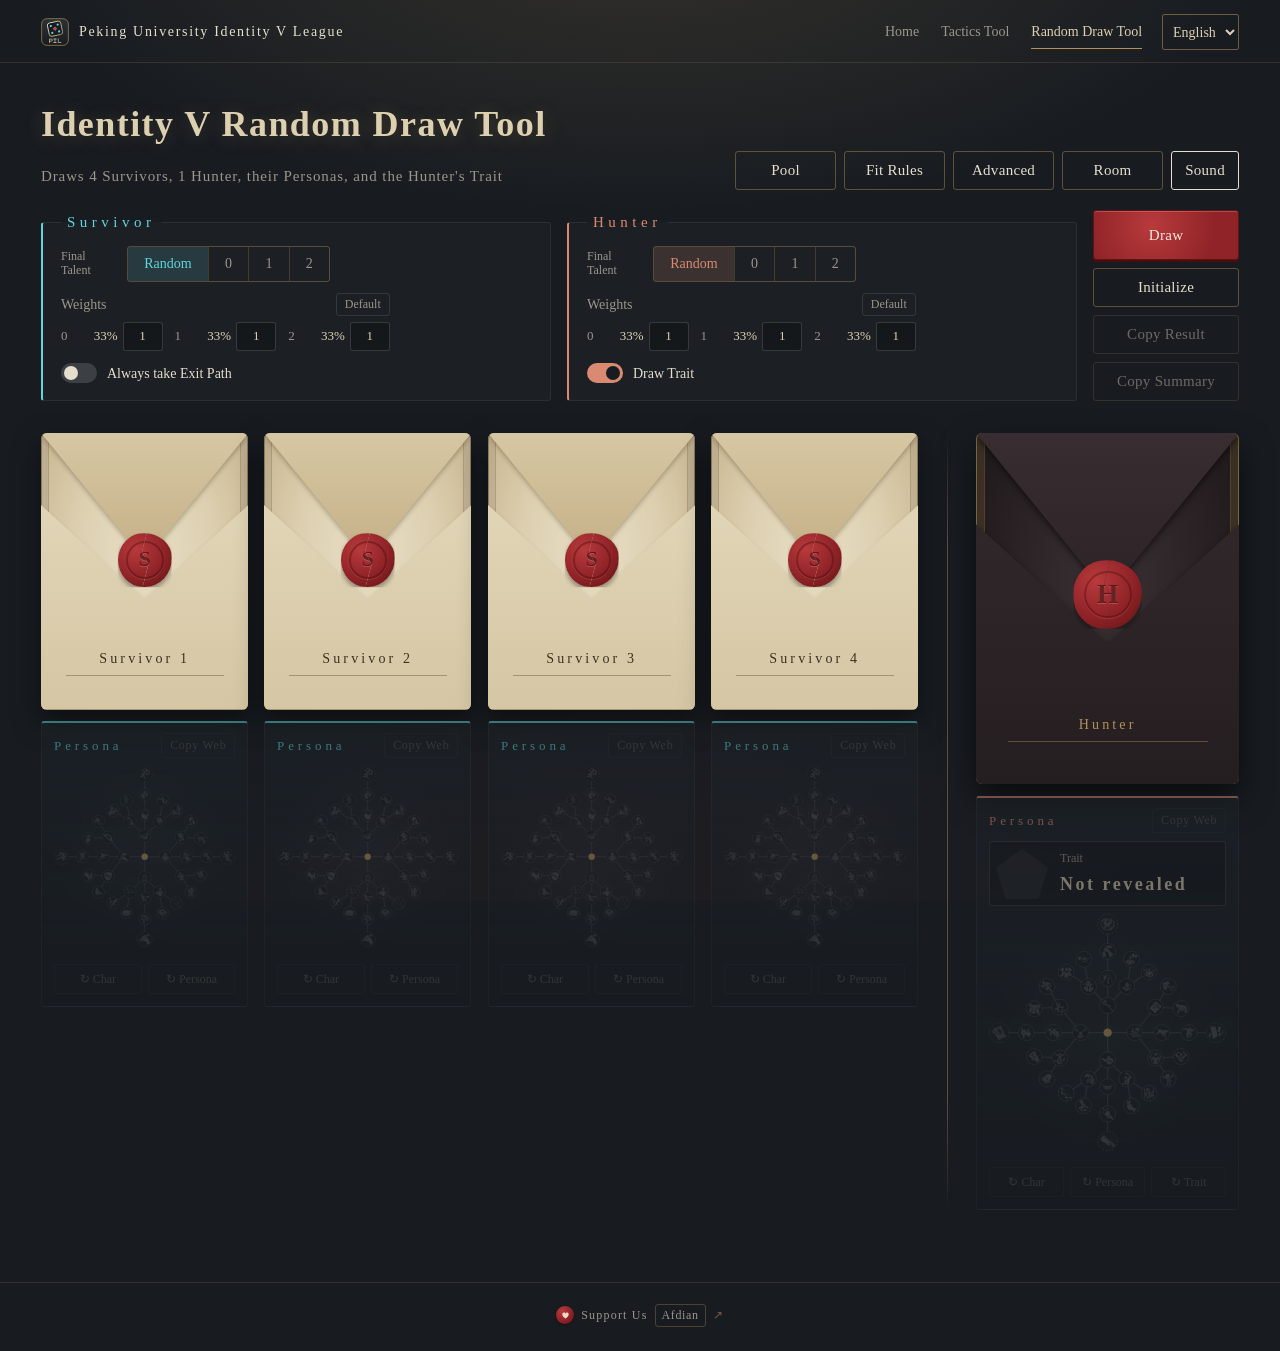
==== commit e87583b3: "feat: add own and opposing ban phases before the draw Referees set separate ban counts and timers fo" ====
--- a/index.html
+++ b/index.html
@@ -13,6 +13,7 @@
   <link rel="stylesheet" href="css/fit-settings.css">
   <link rel="stylesheet" href="css/live.css">
   <link rel="stylesheet" href="css/draft.css">
+  <link rel="stylesheet" href="css/bans.css">
   <link rel="stylesheet" href="css/seat-tabs.css">
   <script src="js/i18n-boot.js"></script>
   <script defer src="js/telemetry.js"></script>
@@ -99,6 +100,7 @@
 
     <div class="actions">
       <button type="button" class="btn btn-wax" id="btn-draw" disabled>抽取结果</button>
+      <button type="button" class="btn btn-quiet" id="btn-init">初始化</button>
       <button type="button" class="btn btn-quiet" id="btn-draft-extend" hidden>延时 30 秒</button>
       <button type="button" class="btn btn-quiet" id="btn-draft-redeal" hidden>重发候选</button>
       <button type="button" class="btn btn-quiet" id="btn-copy" disabled>复制结果</button>
@@ -170,12 +172,13 @@
         <h2 id="advanced-title">高级玩法</h2>
         <p>设置保存在这个浏览器里，从下一次抽取开始生效。全部选择直接抽取时，流程和普通抽取一样。</p>
       </header>
+      <h3 class="adv-stage-title">选择阶段</h3>
       <div class="adv-body">
         <section class="adv-box side-survivor">
           <h3>求生者</h3>
           <div class="adv-opt"><span id="lbl-adv-survivor">抽取方式</span><div class="segmented" role="radiogroup" aria-labelledby="lbl-adv-survivor" data-draft="survivor"><button type="button" role="radio" data-value="direct">直接抽取</button><button type="button" role="radio" data-value="personal">独立卡池</button><button type="button" role="radio" data-value="shared">共享卡池</button></div></div>
-          <div class="adv-opt" data-draft-for="personal"><span id="lbl-adv-scount">每人候选数</span><div class="segmented" role="radiogroup" aria-labelledby="lbl-adv-scount" data-draft="survivorCount" data-number><button type="button" role="radio" data-value="2">2 张</button><button type="button" role="radio" data-value="3">3 张</button><button type="button" role="radio" data-value="4">4 张</button><button type="button" role="radio" data-value="5">5 张</button><button type="button" role="radio" data-value="6">6 张</button></div></div>
-          <div class="adv-opt" data-draft-for="shared"><label for="adv-shared">共享候选数</label><input class="adv-number" id="adv-shared" type="number" min="4" max="36" step="1" inputmode="numeric" data-draft-input="sharedSize"></div>
+          <div class="adv-opt" data-draft-for="personal"><span id="lbl-adv-scount">候选数</span><div class="segmented" role="radiogroup" aria-labelledby="lbl-adv-scount" data-draft="survivorCount" data-number><button type="button" role="radio" data-value="2">2</button><button type="button" role="radio" data-value="3">3</button><button type="button" role="radio" data-value="4">4</button><button type="button" role="radio" data-value="5">5</button><button type="button" role="radio" data-value="6">6</button></div></div>
+          <div class="adv-opt" data-draft-for="shared"><label for="adv-shared">候选数</label><input class="adv-number" id="adv-shared" type="number" min="4" max="36" step="1" inputmode="numeric" data-draft-input="sharedSize"></div>
           <p class="adv-hint" id="adv-hint-survivor"></p>
         </section>
         <section class="adv-box side-hunter">
@@ -185,9 +188,32 @@
           <p class="adv-hint" id="adv-hint-hunter"></p>
         </section>
         <section class="adv-box">
-          <h3>选角规则</h3>
-          <div class="adv-opt"><span id="lbl-adv-seconds">选择时限</span><div class="segmented" role="radiogroup" aria-labelledby="lbl-adv-seconds" data-draft="seconds" data-number><button type="button" role="radio" data-value="30">30 秒</button><button type="button" role="radio" data-value="60">60 秒</button><button type="button" role="radio" data-value="90">90 秒</button><button type="button" role="radio" data-value="0">不限</button></div></div>
-          <div class="adv-opt"><span id="lbl-adv-timeout">超时后</span><div class="segmented" role="radiogroup" aria-labelledby="lbl-adv-timeout" data-draft="onTimeout"><button type="button" role="radio" data-value="random">随机选定</button><button type="button" role="radio" data-value="wait">等裁判处理</button></div></div>
+          <h3>时限与超时</h3>
+          <div class="adv-opt"><span id="lbl-adv-seconds">操作时限</span><div class="segmented" role="radiogroup" aria-labelledby="lbl-adv-seconds" data-draft="seconds" data-number><button type="button" role="radio" data-value="30">30 秒</button><button type="button" role="radio" data-value="60">60 秒</button><button type="button" role="radio" data-value="90">90 秒</button><button type="button" role="radio" data-value="0">不限</button></div></div>
+          <div class="adv-opt"><span id="lbl-adv-timeout">超时操作</span><div class="segmented" role="radiogroup" aria-labelledby="lbl-adv-timeout" data-draft="onTimeout"><button type="button" role="radio" data-value="random">随机选定</button><button type="button" role="radio" data-value="wait">等裁判处理</button></div></div>
+        </section>
+      </div>
+      <h3 class="adv-stage-title adv-stage-next">禁用阶段</h3>
+      <div class="adv-body adv-body-bans">
+        <section class="adv-box side-survivor">
+          <h3>求生者</h3>
+          <div class="adv-ban-pair">
+          <div class="adv-opt"><label for="adv-survivor-self-bans">禁用己方角色</label><input class="adv-number" id="adv-survivor-self-bans" type="number" min="0" max="12" step="1" inputmode="numeric" data-draft-input="survivorSelfBans"></div>
+          <div class="adv-opt"><label for="adv-survivor-bans">禁用对方角色</label><input class="adv-number" id="adv-survivor-bans" type="number" min="0" max="12" step="1" inputmode="numeric" data-draft-input="survivorBans"></div>
+          </div>
+        </section>
+        <section class="adv-box side-hunter">
+          <h3>监管者</h3>
+          <div class="adv-ban-pair">
+          <div class="adv-opt"><label for="adv-hunter-self-bans">禁用己方角色</label><input class="adv-number" id="adv-hunter-self-bans" type="number" min="0" max="12" step="1" inputmode="numeric" data-draft-input="hunterSelfBans"></div>
+          <div class="adv-opt"><label for="adv-hunter-bans">禁用对方角色</label><input class="adv-number" id="adv-hunter-bans" type="number" min="0" max="12" step="1" inputmode="numeric" data-draft-input="hunterBans"></div>
+          </div>
+        </section>
+        <div class="adv-ban-order"><div class="adv-opt"><span id="lbl-adv-ban-order">禁用顺序</span><div class="segmented" role="radiogroup" aria-labelledby="lbl-adv-ban-order" data-draft="banOrder"><button type="button" role="radio" data-value="simultaneous">同时暗禁</button><button type="button" role="radio" data-value="survivor">求生者先手</button><button type="button" role="radio" data-value="hunter">监管者先手</button></div></div></div>
+        <section class="adv-box adv-ban-time">
+          <h3>时限与超时</h3>
+          <div class="adv-opt"><span id="lbl-adv-ban-seconds">操作时限</span><div class="segmented" role="radiogroup" aria-labelledby="lbl-adv-ban-seconds" data-draft="banSeconds" data-number><button type="button" role="radio" data-value="30">30 秒</button><button type="button" role="radio" data-value="60">60 秒</button><button type="button" role="radio" data-value="90">90 秒</button><button type="button" role="radio" data-value="0">不限</button></div></div>
+          <div class="adv-opt"><span id="lbl-adv-ban-timeout">超时操作</span><div class="segmented" role="radiogroup" aria-labelledby="lbl-adv-ban-timeout" data-draft="banTimeout"><button type="button" role="radio" data-value="skip">放弃禁用</button><button type="button" role="radio" data-value="random">随机禁用</button><button type="button" role="radio" data-value="wait">等裁判处理</button></div></div>
         </section>
       </div>
       <footer class="sheet-foot">
--- a/css/bans.css
+++ b/css/bans.css
@@ -0,0 +1,88 @@
+/* 高级玩法：禁用阶段。 */
+.ban-board[hidden], .ban-summary[hidden], .ban-chip[hidden], .ban-count[hidden], .ban-confirm[hidden], .adv-opt[hidden] { display: none; }
+.table.is-ban-hidden, .seat-tabs:has(+ .table.is-ban-hidden) { display: none; }
+.ban-board { max-width: 1480px; width: calc(100% - var(--pad) * 2); margin: 0 auto 14px; }
+.ban-bar { display: flex; flex-wrap: wrap; align-items: center; gap: 8px 18px; margin-bottom: 14px; padding: 10px 14px; background: var(--night-2); border: 1px solid rgba(179, 145, 88, .3); border-radius: 4px; position: sticky; top: 0; z-index: 20; }
+.ban-bar-text { flex: 1 1 220px; min-width: 0; display: grid; }
+.ban-bar-text b { color: var(--parchment); font-weight: 600; }
+.ban-bar-text small { color: var(--muted); font-size: 13px; }
+.ban-clock[hidden] { display: none; }
+.ban-clock { flex: 0 0 150px; font-size: 13px; color: var(--muted); font-variant-numeric: tabular-nums; }
+.ban-clock-track { height: 4px; border-radius: 2px; overflow: hidden; background: var(--night-3); }
+.ban-clock-track i { display: block; height: 100%; background: var(--brass); transform-origin: left; transition: transform .25s linear; }
+.ban-clock.is-urgent { color: #ff9b8e; }
+.ban-clock.is-urgent i { background: var(--wax-hi); }
+.ban-chip { padding: 0 7px; font-size: 12px; white-space: nowrap; color: var(--muted); border: 1px solid rgba(179, 145, 88, .3); border-radius: 10px; }
+.ban-chip.is-locked { color: var(--parchment); background: rgba(179, 145, 88, .22); }
+.ban-chip.is-waiting { animation: ban-wait 1.5s infinite; }
+@keyframes ban-wait { 50% { opacity: .5; } }
+.ban-columns { display: grid; grid-template-columns: repeat(auto-fit, minmax(min(320px, 100%), 1fr)); align-items: start; gap: 14px; }
+.ban-column.is-own { order: -1; }
+.ban-column { display: grid; align-content: start; gap: 10px; min-width: 0; padding: 12px 14px; background: var(--night-2); border: 1px solid rgba(179, 145, 88, .3); border-radius: 4px; }
+.ban-column-head { display: flex; flex-wrap: wrap; align-items: center; gap: 6px 10px; }
+.ban-column-head h3 { flex: 1 1 auto; margin: 0; font-size: 15px; color: var(--accent, var(--parchment)); }
+.ban-count { font-size: 13px; color: var(--muted); font-variant-numeric: tabular-nums; }
+.ban-note { margin: 0; font-size: 13px; color: var(--muted); }
+.ban-group { display: grid; gap: 6px; }
+.ban-group-head { display: flex; justify-content: space-between; gap: 8px; margin: 0; font-size: 13px; color: var(--muted); }
+.ban-group.is-past { opacity: .75; }
+.ban-tray { display: grid; grid-template-columns: repeat(auto-fill, minmax(72px, 1fr)); gap: 6px; }
+.ban-tile { position: relative; display: block; padding: 0; overflow: hidden; color: var(--sepia-ink); background: var(--parchment); border: 0; border-radius: 3px; aspect-ratio: 3 / 4; cursor: pointer; transition: opacity .15s, filter .15s, box-shadow .15s; }
+.ban-tile:disabled { cursor: default; }
+.ban-tile img { display: block; width: 100%; height: 100%; object-fit: cover; object-position: var(--tile-x, 50%) var(--tile-y, 20%); }
+.ban-tile-name { position: absolute; left: 0; right: 0; bottom: 0; padding: 10px 2px 2px; overflow: hidden; font-size: 12px; line-height: 1.2; text-align: center; white-space: nowrap; text-overflow: ellipsis; background: linear-gradient(transparent, var(--parchment) 60%); }
+.ban-tile:hover:not(:disabled) { box-shadow: 0 0 0 2px var(--brass); }
+.ban-tile:focus-visible { outline: 2px solid var(--parchment); outline-offset: 1px; }
+.ban-tile.is-pending { box-shadow: 0 0 0 2px var(--wax-hi); }
+.ban-tile.is-banned { filter: grayscale(1); opacity: .55; }
+.ban-tile.is-pending::after, .ban-tile.is-banned::after { content: ""; position: absolute; inset: 0; background: linear-gradient(to top right, transparent calc(50% - 1.5px), var(--wax-hi) calc(50% - 1.5px), var(--wax-hi) calc(50% + 1.5px), transparent calc(50% + 1.5px)); pointer-events: none; }
+.ban-confirm { justify-self: start; }
+.ban-summary { max-width: 1480px; width: calc(100% - var(--pad) * 2); margin: 0 auto 10px; font-size: 13px; color: var(--muted); }
+#dlg-advanced .segmented button { white-space: nowrap; }
+@media (max-width: 1100px) {
+  #dlg-advanced .segmented button { padding-inline: 7px; font-size: 13px; }
+}
+@media (max-width: 460px) {
+  #dlg-advanced .segmented { max-width: 100%; }
+  #dlg-advanced .segmented button { padding-inline: 7px; font-size: 13px; }
+}
+.ban-column.is-own:only-child { grid-column: 1 / -1; }
+
+/* 统一揭晓 */
+.ban-reveal { position: fixed; inset: 0; z-index: 90; display: grid; place-items: center; padding: 16px; overflow: auto; background: rgba(10, 12, 16, .96); animation: ban-reveal-in .28s ease-out; cursor: pointer; }
+.ban-reveal.is-leaving { opacity: 0; transition: opacity .28s; pointer-events: none; }
+@keyframes ban-reveal-in { from { opacity: 0; } }
+.ban-reveal-panel { display: grid; justify-items: center; gap: 18px; width: min(1000px, 100%); }
+.ban-reveal-title { margin: 0; font-size: clamp(24px, 4vw, 36px); letter-spacing: .3em; text-indent: .3em; color: var(--parchment); }
+.ban-reveal-body { display: flex; flex-wrap: wrap; justify-content: center; gap: 18px 40px; width: 100%; }
+.ban-reveal-side { display: grid; justify-items: center; align-content: start; gap: 10px; min-width: 0; flex: 1 1 280px; }
+.ban-reveal-side h3 { margin: 0; font-size: 16px; color: var(--accent, var(--parchment)); }
+.ban-reveal-row { display: flex; flex-wrap: wrap; justify-content: center; gap: 10px; }
+.ban-reveal-none { margin: 12px 0; color: var(--muted); }
+.ban-reveal-skip { margin: 0; font-size: 12px; color: var(--muted); }
+.ban-reveal-card { position: relative; width: clamp(72px, 11vw, 112px); aspect-ratio: 3 / 4; overflow: hidden; color: var(--sepia-ink); background: var(--parchment); border-radius: 3px; opacity: .35; transition: opacity .2s; }
+.ban-reveal-card img { display: block; width: 100%; height: 100%; object-fit: cover; object-position: var(--tile-x, 50%) var(--tile-y, 20%); }
+.ban-reveal-card::after { content: ""; position: absolute; inset: 0; background: linear-gradient(to top right, transparent calc(50% - 2px), var(--wax-hi) calc(50% - 2px), var(--wax-hi) calc(50% + 2px), transparent calc(50% + 2px)); clip-path: inset(100% 100% 0 0); }
+.ban-reveal-card.is-stamped { opacity: 1; filter: grayscale(.75); animation: ban-stamp .3s cubic-bezier(.3, 1.5, .5, 1); }
+.ban-reveal-card.is-stamped::after { clip-path: inset(0); transition: clip-path .22s ease-out; }
+@keyframes ban-stamp { from { transform: scale(1.14); } }
+@media (prefers-reduced-motion: reduce) {
+  .ban-reveal, .ban-reveal-card.is-stamped { animation: none; }
+  .ban-reveal-card, .ban-reveal-card.is-stamped::after { transition: none; }
+}
+
+/* 设置面板的两个阶段 */
+.adv-stage-title { margin: 0; font-size: 17px; color: var(--parchment); }
+#dlg-advanced > form > .adv-stage-title, .sheet-inner > .adv-stage-title { padding: 14px 20px 0; }
+.adv-stage-next { margin-top: 6px; padding-top: 14px; border-top: 1px solid rgba(179, 145, 88, .16); }
+.adv-ban-order { grid-column: 1 / -1; padding: 0 20px 14px; }
+.adv-ban-time { border-top: 1px solid rgba(179, 145, 88, .16); }
+/* 时限一栏更高，单独跨两行；左边两栏不被撑开，禁用顺序紧跟在下面 */
+@media (min-width: 900px) {
+  .adv-body-bans { grid-template-columns: repeat(3, minmax(0, 1fr)); grid-template-rows: auto 1fr; }
+  .adv-body-bans .side-survivor { grid-area: 1 / 1; }
+  .adv-body-bans .side-hunter { grid-area: 1 / 2; }
+  .adv-body-bans .adv-ban-order { grid-area: 2 / 1 / 3 / 3; }
+  .adv-body-bans .adv-ban-time { grid-area: 1 / 3 / 3 / 4; border-top: 0; border-left: 1px solid rgba(179, 145, 88, .16); }
+}
+.adv-ban-pair { display: flex; flex-wrap: wrap; gap: 10px 24px; }
